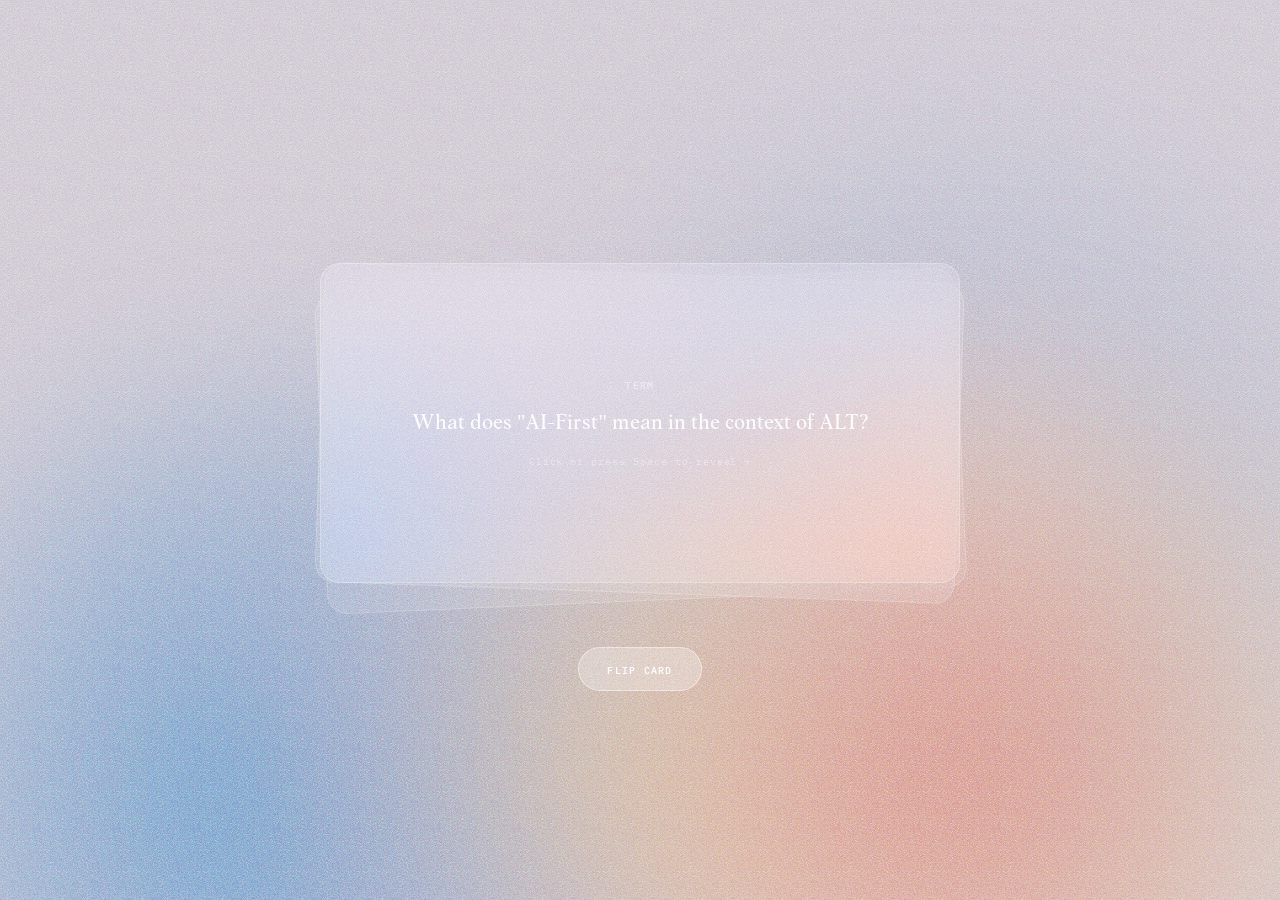
==== flashcards.html @ 0695a97a "Stacked cards, accessibility fixes, and prev button always visible - Add two ghost cards behind main" ====
<!DOCTYPE html>
<html lang="en" data-theme="dreamlight">
<head>
  <meta charset="UTF-8" />
  <meta name="viewport" content="width=device-width, initial-scale=1.0" />
  <title>ALT Playbook — Practice Flashcards</title>
  <link href="https://fonts.googleapis.com/css2?family=Geist:wght@300;400;500;600;700&family=IBM+Plex+Mono:wght@400;500;600&display=swap" rel="stylesheet">
  <link rel="stylesheet" href="css/quiz.css" />
  <script>(function(){var t=localStorage.getItem('alt-theme')||'dreamlight';document.documentElement.setAttribute('data-theme',t);})();</script>
</head>
<body class="quiz-body-page">

  <!-- Grain overlay -->
  <div class="grain" aria-hidden="true"></div>

  <!-- Gradient background -->
  <div class="orb-field quiz-orb-field" aria-hidden="true">
    <div class="orb-warm"></div>
    <div class="orb-mauve"></div>
  </div>

  <!-- Corner brackets (pixel) -->
  <div class="corners" aria-hidden="true">
    <span class="corner tl"></span>
    <span class="corner tr"></span>
    <span class="corner bl"></span>
    <span class="corner br"></span>
  </div>

  <div class="fc-page">

    <!-- Top bar -->
    <div class="results-topbar">
      <a href="index2.html" class="quiz-home">← Home</a>
      <span class="tag">ALT Playbook</span>
      <a href="quiz.html" class="quiz-home">Take Quiz →</a>
    </div>

    <!-- Header -->
    <div class="fc-header">
      <p class="fc-eyebrow">Flashcard Practice</p>
      <h1 class="fc-title">Review the Concepts</h1>
    </div>

    <!-- Progress -->
    <div class="fc-progress-row" role="status" aria-live="polite">
      <span class="fc-count" id="fc-count" aria-label="Card 1 of 27">1 / 27</span>
      <div class="fc-track" role="progressbar" aria-valuenow="1" aria-valuemin="1" aria-valuemax="27">
        <div class="fc-fill" id="fc-fill"></div>
      </div>
    </div>

    <!-- Stacked card scene -->
    <div class="fc-stack">
      <div class="fc-ghost fc-ghost-2" aria-hidden="true"></div>
      <div class="fc-ghost fc-ghost-1" aria-hidden="true"></div>

      <div class="fc-scene"
           id="fc-scene"
           tabindex="0"
           role="button"
           aria-pressed="false"
           aria-label="Flashcard: question shown. Press Space or Enter to flip.">
        <div class="fc-card" id="fc-card">

          <div class="fc-front" role="group" aria-label="Front of card">
            <p class="fc-label" aria-hidden="true">Term</p>
            <p class="fc-text" id="fc-front-text" aria-live="polite"></p>
            <p class="fc-hint" aria-hidden="true">Click or press Space to reveal →</p>
          </div>

          <div class="fc-back" role="group" aria-label="Back of card">
            <p class="fc-label" aria-hidden="true">From the Playbook</p>
            <p class="fc-text" id="fc-back-text" aria-live="polite"></p>
          </div>

        </div>
      </div>
    </div>

    <!-- Controls -->
    <div class="fc-controls" role="group" aria-label="Card navigation">
      <button class="fc-nav-btn" id="fc-prev" aria-label="Previous card">← Prev</button>
      <button class="fc-flip-btn" id="fc-flip" aria-pressed="false">Flip Card</button>
      <button class="fc-nav-btn" id="fc-next" aria-label="Next card">Next →</button>
    </div>

    <!-- Shuffle -->
    <button class="fc-shuffle-btn" id="fc-shuffle" aria-label="Shuffle deck">⇄ Shuffle</button>

  </div>

  <script src="js/questions.js"></script>
  <script src="js/flashcards.js"></script>
  <script src="js/cursor.js"></script>

</body>
</html>
---- css/quiz.css ----
/* ================================
   Custom Fonts
   ================================ */
@font-face {
  font-family: 'Alisheia';
  src: url('../assets/Alisheia.otf') format('opentype');
  font-weight: 400;
  font-style: normal;
}

@font-face {
  font-family: 'Cirka';
  src: url('../assets/Cirka-Variable.ttf') format('truetype');
  font-weight: 100 900;
  font-style: normal;
}

@font-face {
  font-family: 'Mondwest';
  src: url('../assets/ppmondwest-regular.otf') format('opentype');
  font-weight: 400;
  font-style: normal;
}

@font-face {
  font-family: 'NeueBit';
  src: url('../assets/ppneuebit-bold.otf') format('opentype');
  font-weight: 700;
  font-style: normal;
}

@font-face {
  font-family: 'TiemposFine';
  src: url('../assets/TestTiemposFine-Light-BF66457a5102792.otf') format('opentype');
  font-weight: 300;
  font-style: normal;
}

@font-face {
  font-family: 'AlbraText';
  src: url('../assets/AlbraTextTRIAL-Regular.otf') format('opentype');
  font-weight: 400;
  font-style: normal;
}


/* ================================
   CSS Custom Properties
   ================================ */
:root {
  --font-display: 'Cirka', serif;
  --font-serif: 'AlbraText', serif;
  --font-body: 'Geist', sans-serif;
  --font: 'Geist', sans-serif;

  --sp-3: 0.75rem;
  --sp-4: 1rem;
  --sp-6: 1.5rem;
  --sp-8: 2rem;
  --sp-12: 3rem;
}

/* ================================
   Reset
   ================================ */
*, *::before, *::after {
  box-sizing: border-box;
  margin: 0;
  padding: 0;
}

html, body {
  height: 100%;
}

body {
  font-family: var(--font);
  background-color: #C8C0CC;
  color: #fff;
  line-height: 1.5;
  min-height: 100vh;
  -webkit-font-smoothing: antialiased;
  overflow: hidden;
  display: flex;
  flex-direction: column;
}

body.quiz-body-page {
  overflow-y: auto;
  height: auto;
  min-height: 100%;
}

/* ================================
   Animated gradient orbs
   ================================ */
@keyframes orb1 {
  0%   { transform: translate(0%, 0%) scale(1); }
  25%  { transform: translate(22%, -15%) scale(1.18); }
  55%  { transform: translate(-18%, 12%) scale(0.88); }
  80%  { transform: translate(10%, -8%) scale(1.12); }
  100% { transform: translate(0%, 0%) scale(1); }
}

@keyframes orb2 {
  0%   { transform: translate(0%, 0%) scale(1); }
  30%  { transform: translate(-22%, 18%) scale(1.15); }
  60%  { transform: translate(16%, -12%) scale(0.9); }
  85%  { transform: translate(-8%, 8%) scale(1.08); }
  100% { transform: translate(0%, 0%) scale(1); }
}

@keyframes orb3 {
  0%   { transform: translate(0%, 0%) scale(1); }
  35%  { transform: translate(18%, 20%) scale(0.85); }
  65%  { transform: translate(-16%, -10%) scale(1.2); }
  85%  { transform: translate(12%, 6%) scale(0.95); }
  100% { transform: translate(0%, 0%) scale(1); }
}

@keyframes orb4 {
  0%   { transform: translate(0%, 0%) scale(1); }
  40%  { transform: translate(-20%, -18%) scale(1.15); }
  70%  { transform: translate(14%, 10%) scale(0.88); }
  100% { transform: translate(0%, 0%) scale(1); }
}

.orb-field {
  position: fixed;
  inset: 0;
  z-index: 0;
  pointer-events: none;
  background-color: #C8C0CC;
}

.orb-field::before,
.orb-field::after {
  content: '';
  position: absolute;
  border-radius: 50%;
  filter: blur(80px);
}

/* Blue orb — top left drifting */
.orb-field::before {
  width: 65vw;
  height: 65vw;
  top: -20vw;
  left: -15vw;
  background: radial-gradient(circle, rgba(36, 118, 194, 0.75) 0%, rgba(36, 118, 194, 0.3) 55%, transparent 75%);
  animation: orb1 11s ease-in-out infinite;
}

/* Coral orb — bottom right */
.orb-field::after {
  width: 60vw;
  height: 60vw;
  bottom: -15vw;
  right: -10vw;
  background: radial-gradient(circle, rgba(225, 111, 90, 0.8) 0%, rgba(233, 185, 131, 0.45) 50%, transparent 72%);
  animation: orb2 9s ease-in-out infinite;
}

/* Extra orbs via JS-injected child divs, or we layer them with a wrapper */
.orb-warm {
  position: absolute;
  border-radius: 50%;
  filter: blur(90px);
  width: 55vw;
  height: 55vw;
  bottom: -10vw;
  left: 10vw;
  background: radial-gradient(circle, rgba(233, 185, 131, 0.7) 0%, rgba(203, 168, 191, 0.4) 50%, transparent 72%);
  animation: orb3 13s ease-in-out infinite;
}

.orb-mauve {
  position: absolute;
  border-radius: 50%;
  filter: blur(100px);
  width: 50vw;
  height: 50vw;
  top: 10vw;
  right: -5vw;
  background: radial-gradient(circle, rgba(203, 168, 191, 0.65) 0%, rgba(36, 118, 194, 0.2) 55%, transparent 72%);
  animation: orb4 15s ease-in-out infinite;
}

/* ================================
   Grain overlay
   ================================ */
.grain {
  position: fixed;
  inset: 0;
  z-index: 100;
  pointer-events: none;
  opacity: 1;
  background-image: url("data:image/svg+xml,%3Csvg viewBox='0 0 100 100' xmlns='http://www.w3.org/2000/svg'%3E%3Cfilter id='noise'%3E%3CfeTurbulence type='fractalNoise' baseFrequency='0.95' numOctaves='6' stitchTiles='stitch'/%3E%3C/filter%3E%3Crect width='100%25' height='100%25' filter='url(%23noise)'/%3E%3C/svg%3E");
  background-repeat: repeat;
  background-size: 80px 80px;
  mix-blend-mode: overlay;
}

/* Second grain layer for extra grit */
.grain::after {
  content: '';
  position: absolute;
  inset: 0;
  opacity: 0.5;
  background-image: url("data:image/svg+xml,%3Csvg viewBox='0 0 80 80' xmlns='http://www.w3.org/2000/svg'%3E%3Cfilter id='noise2'%3E%3CfeTurbulence type='turbulence' baseFrequency='0.75' numOctaves='4' stitchTiles='stitch'/%3E%3C/filter%3E%3Crect width='100%25' height='100%25' filter='url(%23noise2)'/%3E%3C/svg%3E");
  background-repeat: repeat;
  background-size: 60px 60px;
  mix-blend-mode: soft-light;
}

/* ================================
   Landing Page
   ================================ */
.landing {
  position: relative;
  display: flex;
  flex-direction: column;
  align-items: center;
  justify-content: center;
  height: 100vh;
  width: 100%;
  z-index: 1;
}

.landing-hero {
  flex: 1;
  display: flex;
  flex-direction: column;
  align-items: center;
  justify-content: center;
  width: 100%;
}

.hero-content {
  display: flex;
  flex-direction: column;
  align-items: center;
  justify-content: center;
  text-align: center;
  gap: 0;
  width: 100%;
}

/* Section 1: icon + playbook label */
.hero-tag {
  display: inline-flex;
  flex-direction: column;
  align-items: center;
  gap: 8px;
  font-family: 'IBM Plex Mono', monospace;
  font-size: 0.6rem;
  font-weight: 500;
  letter-spacing: 0.18em;
  text-transform: uppercase;
  color: rgba(0, 0, 0, 0.65);
  margin-bottom: var(--sp-12);
}

.hero-tag-icon {
  opacity: 0.7;
  flex-shrink: 0;
  color: rgba(0, 0, 0, 0.65);
}

/* Section 2: Test Your + ALT + Knowledge */
.hero-eyebrow {
  font-family: var(--font-serif);
  font-size: clamp(1.4rem, 2.8vw, 2.2rem);
  font-weight: 400;
  letter-spacing: 0.02em;
  color: rgba(255, 255, 255, 0.95);
  text-transform: none;
  margin-top: 32px;
  text-shadow:
    0 0 12px rgba(255, 255, 255, 1),
    0 0 30px rgba(255, 255, 255, 0.85),
    0 0 60px rgba(255, 255, 255, 0.5),
    0 0 100px rgba(255, 255, 255, 0.25);
}

.hero-title {
  font-family: var(--font-display);
  font-size: clamp(5rem, 17vw, 11rem);
  font-weight: 400;
  font-variation-settings: 'wght' 400;
  line-height: 0.82;
  color: #fff;
  cursor: none;
  white-space: nowrap;
  text-shadow:
    0 0 20px rgba(255, 255, 255, 0.9),
    0 0 50px rgba(255, 255, 255, 0.5),
    0 0 90px rgba(255, 255, 255, 0.2);
  padding: 8px 0 32px;
  margin: 0;
}

.hero-knowledge {
  font-family: var(--font-serif);
  font-size: clamp(1.4rem, 2.8vw, 2.2rem);
  font-weight: 400;
  letter-spacing: 0.02em;
  color: rgba(255, 255, 255, 0.95);
  text-transform: none;
  text-shadow:
    0 0 12px rgba(255, 255, 255, 1),
    0 0 30px rgba(255, 255, 255, 0.85),
    0 0 60px rgba(255, 255, 255, 0.5),
    0 0 100px rgba(255, 255, 255, 0.25);
}

/* Section 3: buttons */
.cta-group {
  display: flex;
  align-items: center;
  gap: 12px;
  flex-wrap: wrap;
  margin-top: var(--sp-12);
}

.btn-secondary {
  display: inline-flex;
  align-items: center;
  gap: 8px;
  font-family: 'IBM Plex Mono', monospace;
  font-size: 0.6875rem;
  font-weight: 600;
  letter-spacing: 0.12em;
  text-transform: uppercase;
  color: rgba(255, 255, 255, 0.82);
  background: rgba(255, 255, 255, 0.12);
  border: 1px solid rgba(255, 255, 255, 0.35);
  border-radius: 100px;
  padding: 16px 28px;
  cursor: none;
  text-decoration: none;
  backdrop-filter: blur(20px) saturate(160%);
  -webkit-backdrop-filter: blur(20px) saturate(160%);
  transition: background 0.2s, border-color 0.2s, transform 0.15s;
}

.btn-secondary:hover {
  background: rgba(255, 255, 255, 0.22);
  border-color: rgba(255, 255, 255, 0.55);
  transform: translateY(-1px);
}

.btn-secondary:active {
  transform: translateY(0);
}

.btn-primary {
  display: inline-flex;
  align-items: center;
  gap: var(--sp-3);
  font-family: 'IBM Plex Mono', monospace;
  font-size: 0.6875rem;
  font-weight: 600;
  letter-spacing: 0.12em;
  text-transform: uppercase;
  color: rgba(255, 255, 255, 0.92);
  background: rgba(255, 255, 255, 0.32);
  border: 1px solid rgba(255, 255, 255, 0.5);
  border-radius: 100px;
  padding: 16px 36px;
  cursor: none;
  text-decoration: none;
  backdrop-filter: blur(20px) saturate(160%);
  -webkit-backdrop-filter: blur(20px) saturate(160%);
  box-shadow:
    inset 0 1px 0 rgba(255, 255, 255, 0.4),
    inset 0 -1px 0 rgba(0, 0, 0, 0.06),
    0 2px 12px rgba(0, 0, 0, 0.1);
  transition: box-shadow 0.2s, background 0.2s, border-color 0.2s, transform 0.15s;
}

.btn-primary:hover {
  background: rgba(255, 255, 255, 0.42);
  border-color: rgba(255, 255, 255, 0.65);
  box-shadow:
    inset 0 1px 0 rgba(255, 255, 255, 0.55),
    inset 0 -1px 0 rgba(0, 0, 0, 0.08),
    0 4px 20px rgba(0, 0, 0, 0.12);
  transform: translateY(-1px);
}

.btn-primary:active {
  transform: translateY(0px);
  box-shadow:
    inset 0 1px 0 rgba(255, 255, 255, 0.8),
    inset 0 2px 6px rgba(0, 0, 0, 0.1),
    0 2px 12px rgba(255, 255, 255, 0.3),
    0 1px 3px rgba(0, 0, 0, 0.15);
}

/* ================================
   Shooting star cursor
   ================================ */
* { cursor: none; }

.star-particle {
  position: fixed;
  pointer-events: none;
  z-index: 9999;
  border-radius: 50%;
  transform: translate(-50%, -50%);
  animation: starFade 0.7s ease-out forwards;
}

@keyframes starFade {
  0%   { opacity: 1; transform: translate(-50%, -50%) scale(1); }
  100% { opacity: 0; transform: translate(-50%, -50%) scale(0); }
}

/* ================================
   Responsive
   ================================ */
@media (max-height: 860px) {
  .hero-content {
    gap: var(--sp-3);
  }

  .hero-title {
    font-size: clamp(3.5rem, min(13vw, 14vh), 9rem);
  }

  .hero-eyebrow,
  .hero-knowledge {
    font-size: clamp(1.1rem, 2.2vw, 1.8rem);
  }
}

@media (min-height: 1100px) {
  .hero-title {
    font-size: clamp(7rem, 18vw, 14rem);
  }

  .hero-eyebrow,
  .hero-knowledge {
    font-size: clamp(1.75rem, 3.2vw, 2.8rem);
  }
}

/* ================================
   Quiz Page — Orb background
   (bottom-anchored, slow flowing)
   ================================ */
@keyframes quizOrbA {
  0%   { transform: translate(0%, 0%) scale(1); }
  30%  { transform: translate(7%, -5%) scale(1.06); }
  60%  { transform: translate(-5%, 4%) scale(0.96); }
  100% { transform: translate(0%, 0%) scale(1); }
}

@keyframes quizOrbB {
  0%   { transform: translate(0%, 0%) scale(1); }
  35%  { transform: translate(-8%, -4%) scale(1.04); }
  65%  { transform: translate(5%, 5%) scale(0.97); }
  100% { transform: translate(0%, 0%) scale(1); }
}

@keyframes quizOrbC {
  0%   { transform: translate(0%, 0%) scale(1); }
  40%  { transform: translate(6%, 4%) scale(0.94); }
  70%  { transform: translate(-6%, -3%) scale(1.07); }
  100% { transform: translate(0%, 0%) scale(1); }
}

@keyframes quizOrbD {
  0%   { transform: translate(0%, 0%) scale(1); }
  45%  { transform: translate(-5%, -6%) scale(1.05); }
  75%  { transform: translate(6%, 3%) scale(0.95); }
  100% { transform: translate(0%, 0%) scale(1); }
}

/* Blue orb — bottom left */
.quiz-orb-field::before {
  width: 75vw;
  height: 75vw;
  bottom: -30vw;
  left: -15vw;
  top: auto;
  right: auto;
  background: radial-gradient(circle, rgba(36, 118, 194, 0.7) 0%, rgba(36, 118, 194, 0.28) 50%, transparent 72%);
  animation: quizOrbA 20s ease-in-out infinite;
}

/* Coral orb — bottom right */
.quiz-orb-field::after {
  width: 70vw;
  height: 70vw;
  bottom: -25vw;
  right: -10vw;
  top: auto;
  left: auto;
  background: radial-gradient(circle, rgba(225, 111, 90, 0.75) 0%, rgba(233, 185, 131, 0.4) 50%, transparent 72%);
  animation: quizOrbB 24s ease-in-out infinite;
}

/* Warm amber orb — bottom center */
.quiz-orb-field .orb-warm {
  width: 65vw;
  height: 65vw;
  bottom: -20vw;
  left: 18vw;
  top: auto;
  right: auto;
  background: radial-gradient(circle, rgba(233, 185, 131, 0.65) 0%, rgba(203, 168, 191, 0.35) 50%, transparent 72%);
  animation: quizOrbC 28s ease-in-out infinite;
}

/* Mauve orb — bottom right mid */
.quiz-orb-field .orb-mauve {
  width: 60vw;
  height: 60vw;
  bottom: 0vw;
  right: -5vw;
  top: auto;
  left: auto;
  background: radial-gradient(circle, rgba(203, 168, 191, 0.6) 0%, rgba(36, 118, 194, 0.18) 55%, transparent 72%);
  animation: quizOrbD 32s ease-in-out infinite;
}

/* ================================
   Quiz Page — Layout
   ================================ */
.quiz-page {
  position: relative;
  z-index: 1;
  display: flex;
  flex-direction: column;
  align-items: center;
  min-height: 100vh;
  padding: 2rem 2.5rem 2rem;
  width: 100%;
}

.quiz-topbar {
  display: flex;
  align-items: center;
  justify-content: space-between;
  width: 100%;
  max-width: 640px;
  margin-bottom: 1rem;
}

.quiz-home {
  font-family: 'IBM Plex Mono', monospace;
  font-size: 0.6rem;
  font-weight: 500;
  letter-spacing: 0.1em;
  text-transform: uppercase;
  text-decoration: none;
  color: rgba(20, 20, 20, 0.45);
  transition: color 0.2s;
}

.quiz-home:hover {
  color: rgba(20, 20, 20, 0.8);
}

.tag {
  font-family: 'IBM Plex Mono', monospace;
  font-size: 0.6rem;
  font-weight: 500;
  letter-spacing: 0.15em;
  text-transform: uppercase;
  color: rgba(20, 20, 20, 0.55);
}

.quiz-counter {
  font-family: 'IBM Plex Mono', monospace;
  font-size: 0.6rem;
  font-weight: 500;
  letter-spacing: 0.1em;
  color: rgba(20, 20, 20, 0.4);
}

/* ================================
   Constellation progress
   ================================ */
.constellation-wrap {
  width: 100%;
  max-width: 640px;
  margin-bottom: 1.25rem;
}

.constellation-svg {
  display: block;
  overflow: visible;
}

/* ================================
   Question + Options
   ================================ */
.quiz-main {
  width: 100%;
  max-width: 640px;
  display: flex;
  flex-direction: column;
  align-items: center;
  gap: 0.75rem;
}

.question-text {
  font-family: var(--font-serif);
  font-size: clamp(1.2rem, 2.4vw, 1.6rem);
  font-weight: 400;
  color: rgba(255, 255, 255, 0.96);
  line-height: 1.5;
  text-align: center;
  text-shadow: 0 1px 16px rgba(0, 0, 0, 0.18);
  margin-bottom: 0.5rem;
  width: 100%;
}

.options {
  display: flex;
  flex-direction: column;
  gap: 0.65rem;
  width: 100%;
}

.option-btn {
  width: 100%;
  display: flex;
  align-items: center;
  gap: 14px;
  padding: 15px 20px;
  background: rgba(255, 255, 255, 0.62);
  border: 1px solid rgba(255, 255, 255, 0.78);
  border-radius: 14px;
  backdrop-filter: blur(18px) saturate(140%);
  -webkit-backdrop-filter: blur(18px) saturate(140%);
  box-shadow:
    inset 0 1px 0 rgba(255, 255, 255, 0.92),
    0 2px 10px rgba(0, 0, 0, 0.07);
  cursor: pointer;
  text-align: left;
  transition: background 0.15s, transform 0.12s, box-shadow 0.15s;
}

.option-btn:hover:not(:disabled) {
  background: rgba(255, 255, 255, 0.78);
  transform: translateY(-1px);
  box-shadow:
    inset 0 1px 0 rgba(255, 255, 255, 1),
    0 4px 18px rgba(0, 0, 0, 0.1);
}

.option-btn:disabled {
  cursor: default;
}

.option-letter {
  font-family: 'IBM Plex Mono', monospace;
  font-size: 0.6rem;
  font-weight: 600;
  letter-spacing: 0.1em;
  color: rgba(0, 0, 0, 0.38);
  width: 18px;
  flex-shrink: 0;
}

.option-text {
  font-family: var(--font);
  font-size: 0.9375rem;
  color: #1a1a2e;
  font-weight: 400;
  line-height: 1.4;
}

.option-btn.correct {
  background: rgba(210, 245, 228, 0.82);
  border: 1.5px solid rgba(26, 158, 92, 0.75);
  box-shadow:
    0 0 0 3px rgba(26, 158, 92, 0.14),
    0 0 18px rgba(26, 158, 92, 0.2),
    inset 0 1px 0 rgba(255, 255, 255, 0.9);
}

.option-btn.incorrect {
  background: rgba(250, 218, 218, 0.82);
  border: 1.5px solid rgba(214, 63, 63, 0.7);
  box-shadow:
    0 0 0 3px rgba(214, 63, 63, 0.11),
    0 0 18px rgba(214, 63, 63, 0.16),
    inset 0 1px 0 rgba(255, 255, 255, 0.9);
}

/* ================================
   Explanation box — sparkle + glow
   ================================ */
@keyframes sparkleAnim {
  0%, 100% {
    transform: translateY(0) scale(1) rotate(0deg);
    text-shadow:
      0 0 6px rgba(255, 255, 255, 1),
      0 0 16px rgba(255, 255, 255, 0.8),
      0 0 32px rgba(203, 168, 191, 0.6);
  }
  25% {
    transform: translateY(-4px) scale(1.2) rotate(18deg);
    text-shadow:
      0 0 12px rgba(255, 255, 255, 1),
      0 0 30px rgba(255, 255, 255, 0.95),
      0 0 55px rgba(203, 168, 191, 0.85);
  }
  50% {
    transform: translateY(-7px) scale(1.38) rotate(0deg);
    text-shadow:
      0 0 18px rgba(255, 255, 255, 1),
      0 0 45px rgba(255, 255, 255, 1),
      0 0 80px rgba(203, 168, 191, 1),
      0 0 110px rgba(36, 118, 194, 0.4);
  }
  75% {
    transform: translateY(-4px) scale(1.2) rotate(-18deg);
    text-shadow:
      0 0 12px rgba(255, 255, 255, 1),
      0 0 30px rgba(255, 255, 255, 0.95),
      0 0 55px rgba(203, 168, 191, 0.85);
  }
}

@keyframes explanationGlow {
  0%, 100% {
    box-shadow:
      0 0 0 1px rgba(255, 255, 255, 0.55),
      0 0 20px rgba(255, 255, 255, 0.35),
      0 0 44px rgba(203, 168, 191, 0.22),
      inset 0 1px 0 rgba(255, 255, 255, 0.95);
  }
  50% {
    box-shadow:
      0 0 0 1px rgba(255, 255, 255, 0.75),
      0 0 32px rgba(255, 255, 255, 0.55),
      0 0 70px rgba(203, 168, 191, 0.42),
      0 0 100px rgba(36, 118, 194, 0.18),
      inset 0 1px 0 rgba(255, 255, 255, 1);
  }
}

.explanation {
  display: none;
  position: relative;
  width: 100%;
  margin-top: 4.5rem;
  padding: 36px 20px 18px;
  background: rgba(255, 255, 255, 0.62);
  border: 1px solid rgba(255, 255, 255, 0.82);
  border-radius: 18px;
  backdrop-filter: blur(22px) saturate(150%);
  -webkit-backdrop-filter: blur(22px) saturate(150%);
  animation: explanationGlow 3.2s ease-in-out infinite;
}

.explanation.visible {
  display: block;
}

.explanation-sparkles {
  position: absolute;
  top: -52px;
  left: 50%;
  transform: translateX(-50%);
  display: flex;
  align-items: center;
  gap: 10px;
  line-height: 1;
}

.explanation-sparkles span {
  color: #fff;
  animation: sparkleAnim 2.6s ease-in-out infinite;
}

.explanation-sparkles span:nth-child(1) {
  font-size: 0.85rem;
  animation-delay: 0s;
}

.explanation-sparkles span:nth-child(2) {
  font-size: 1.15rem;
  animation-delay: 0.35s;
}

.explanation-sparkles span:nth-child(3) {
  font-size: 0.85rem;
  animation-delay: 0.7s;
}

.explanation-label {
  display: block;
  font-family: 'IBM Plex Mono', monospace;
  font-size: 0.58rem;
  font-weight: 600;
  letter-spacing: 0.18em;
  text-transform: uppercase;
  color: rgba(0, 0, 0, 0.42);
  margin-bottom: 10px;
  text-align: center;
}

.explanation-text {
  font-family: var(--font-serif);
  font-size: 0.9375rem;
  color: rgba(0, 0, 0, 0.72);
  line-height: 1.68;
  text-align: center;
}

/* ================================
   Next button
   ================================ */
.quiz-footer {
  margin-top: 1rem;
  display: flex;
  justify-content: center;
}

.btn-next {
  display: none;
  align-items: center;
  gap: 8px;
  font-family: 'IBM Plex Mono', monospace;
  font-size: 0.6875rem;
  font-weight: 600;
  letter-spacing: 0.12em;
  text-transform: uppercase;
  color: rgba(255, 255, 255, 0.92);
  background: rgba(255, 255, 255, 0.32);
  border: 1px solid rgba(255, 255, 255, 0.5);
  border-radius: 100px;
  padding: 15px 36px;
  cursor: pointer;
  backdrop-filter: blur(20px) saturate(160%);
  -webkit-backdrop-filter: blur(20px) saturate(160%);
  box-shadow:
    inset 0 1px 0 rgba(255, 255, 255, 0.45),
    0 2px 12px rgba(0, 0, 0, 0.1);
  transition: background 0.2s, border-color 0.2s, transform 0.15s;
}

.btn-next.visible {
  display: inline-flex;
}

.btn-next:hover {
  background: rgba(255, 255, 255, 0.44);
  border-color: rgba(255, 255, 255, 0.68);
  transform: translateY(-1px);
}

/* ================================
   Results Page
   ================================ */
@keyframes constReveal {
  from { opacity: 0; }
  to   { opacity: 1; }
}

.results-constellation-wrap {
  margin-bottom: 1.5rem;
}

@keyframes tierPop {
  0%   { transform: scale(0.55) translateY(12px); opacity: 0; }
  55%  { transform: scale(1.07) translateY(-3px); opacity: 1; }
  75%  { transform: scale(0.97) translateY(1px); }
  100% { transform: scale(1) translateY(0); }
}

@keyframes fadeSlideUp {
  from { opacity: 0; transform: translateY(14px); }
  to   { opacity: 1; transform: translateY(0); }
}

.results-page {
  position: relative;
  z-index: 1;
  display: flex;
  flex-direction: column;
  align-items: center;
  min-height: 100vh;
  padding: 3rem 2.5rem calc(6rem + 120px);
  width: 100%;
}

.results-topbar {
  display: flex;
  align-items: center;
  justify-content: space-between;
  width: 100%;
  max-width: 640px;
  margin-bottom: 2.5rem;
}

.results-hero {
  text-align: center;
  margin-bottom: 1.75rem;
  animation: fadeSlideUp 0.5s ease-out both;
}

.results-eyebrow {
  font-family: var(--font-serif);
  font-size: clamp(1rem, 2vw, 1.4rem);
  color: rgba(255, 255, 255, 0.75);
  margin-bottom: 0.1rem;
  text-shadow:
    0 0 10px rgba(255, 255, 255, 0.6),
    0 0 28px rgba(255, 255, 255, 0.3);
}

.results-tier {
  font-family: var(--font-display);
  font-size: clamp(4.5rem, 16vw, 9rem);
  font-weight: 400;
  font-variation-settings: 'wght' 400;
  line-height: 0.88;
  color: #fff;
  text-shadow:
    0 0 24px rgba(255, 255, 255, 0.85),
    0 0 60px rgba(255, 255, 255, 0.4),
    0 0 100px rgba(255, 255, 255, 0.15);
  animation: tierPop 0.75s cubic-bezier(0.34, 1.56, 0.64, 1) 0.25s both;
  margin: 0;
}

.results-score-card {
  width: 100%;
  max-width: 640px;
  background: rgba(255, 255, 255, 0.6);
  border: 1px solid rgba(255, 255, 255, 0.8);
  border-radius: 18px;
  padding: 22px 24px;
  backdrop-filter: blur(20px) saturate(140%);
  -webkit-backdrop-filter: blur(20px) saturate(140%);
  text-align: center;
  margin-bottom: 1rem;
  animation: fadeSlideUp 0.5s ease-out 0.45s both;
  box-shadow:
    inset 0 1px 0 rgba(255, 255, 255, 0.95),
    0 4px 20px rgba(0, 0, 0, 0.06);
}

.score-number {
  font-family: var(--font-display);
  font-size: clamp(3.5rem, 10vw, 6rem);
  font-weight: 400;
  line-height: 1;
  color: #1a1a2e;
}

.score-fraction {
  font-family: 'IBM Plex Mono', monospace;
  font-size: 0.6rem;
  font-weight: 500;
  letter-spacing: 0.14em;
  text-transform: uppercase;
  color: rgba(0, 0, 0, 0.38);
  margin-top: 4px;
}

.score-message {
  font-family: var(--font-serif);
  font-size: 0.9375rem;
  color: rgba(0, 0, 0, 0.58);
  line-height: 1.6;
  margin-top: 10px;
}

.results-section {
  width: 100%;
  max-width: 640px;
  margin-bottom: 1rem;
  animation: fadeSlideUp 0.5s ease-out 0.65s both;
}

.results-section + .results-section {
  animation-delay: 0.8s;
}

.results-section-title {
  font-family: 'IBM Plex Mono', monospace;
  font-size: 0.58rem;
  font-weight: 600;
  letter-spacing: 0.18em;
  text-transform: uppercase;
  color: rgba(255, 255, 255, 0.6);
  margin-bottom: 0.6rem;
}

.section-breakdown {
  display: flex;
  flex-direction: column;
  gap: 6px;
}

.section-row {
  display: flex;
  align-items: center;
  gap: 12px;
  padding: 11px 16px;
  background: rgba(255, 255, 255, 0.55);
  border: 1px solid rgba(255, 255, 255, 0.72);
  border-radius: 12px;
  backdrop-filter: blur(14px) saturate(130%);
  -webkit-backdrop-filter: blur(14px) saturate(130%);
  box-shadow: inset 0 1px 0 rgba(255, 255, 255, 0.9);
}

.section-row-name {
  font-size: 0.8125rem;
  color: #1a1a2e;
  flex: 1;
  min-width: 0;
}

.section-row-bar {
  flex: 1;
  height: 3px;
  background: rgba(0, 0, 0, 0.1);
  border-radius: 100px;
  overflow: hidden;
}

.section-row-fill {
  height: 100%;
  background: rgba(10, 10, 10, 0.55);
  border-radius: 100px;
  transition: width 1s cubic-bezier(0.16, 1, 0.3, 1);
}

.section-row-score {
  font-family: 'IBM Plex Mono', monospace;
  font-size: 0.58rem;
  font-weight: 500;
  letter-spacing: 0.08em;
  color: rgba(0, 0, 0, 0.4);
  min-width: 28px;
  text-align: right;
}

.next-steps {
  display: flex;
  flex-direction: column;
  gap: 8px;
}

.next-step-card {
  display: flex;
  align-items: flex-start;
  gap: 14px;
  padding: 14px 16px;
  background: rgba(255, 255, 255, 0.55);
  border: 1px solid rgba(255, 255, 255, 0.72);
  border-radius: 12px;
  backdrop-filter: blur(14px) saturate(130%);
  -webkit-backdrop-filter: blur(14px) saturate(130%);
  box-shadow: inset 0 1px 0 rgba(255, 255, 255, 0.9);
}

.next-step-icon {
  font-size: 0.75rem;
  flex-shrink: 0;
  margin-top: 2px;
  color: rgba(0, 0, 0, 0.45);
}

.next-step-text {
  font-family: var(--font);
  font-size: 0.875rem;
  color: #1a1a2e;
  line-height: 1.55;
}

/* ================================
   Theme Switcher
   ================================ */
.theme-switcher {
  position: fixed;
  top: 1.5rem;
  right: 1.5rem;
  z-index: 200;
  display: flex;
  gap: 2px;
  background: rgba(255, 255, 255, 0.2);
  border: 1px solid rgba(255, 255, 255, 0.35);
  border-radius: 100px;
  padding: 3px;
  backdrop-filter: blur(16px) saturate(150%);
  -webkit-backdrop-filter: blur(16px) saturate(150%);
}

.theme-btn {
  font-family: 'IBM Plex Mono', monospace;
  font-size: 0.575rem;
  font-weight: 600;
  letter-spacing: 0.12em;
  text-transform: uppercase;
  color: rgba(255, 255, 255, 0.55);
  background: transparent;
  border: none;
  border-radius: 100px;
  padding: 6px 14px;
  cursor: none;
  transition: background 0.2s, color 0.2s;
}

.theme-btn.active {
  background: rgba(255, 255, 255, 0.32);
  color: rgba(255, 255, 255, 0.95);
}

/* ================================
   Corner brackets (pixel theme)
   ================================ */
.corners {
  display: none;
  position: fixed;
  inset: 0;
  pointer-events: none;
  z-index: 10;
}

.corner {
  position: absolute;
  width: 14px;
  height: 14px;
}

.corner.tl { top: 1.5rem; left: 1.5rem; border-top: 1px solid rgba(20,20,20,0.25); border-left: 1px solid rgba(20,20,20,0.25); }
.corner.tr { top: 1.5rem; right: 1.5rem; border-top: 1px solid rgba(20,20,20,0.25); border-right: 1px solid rgba(20,20,20,0.25); }
.corner.bl { bottom: 1.5rem; left: 1.5rem; border-bottom: 1px solid rgba(20,20,20,0.25); border-left: 1px solid rgba(20,20,20,0.25); }
.corner.br { bottom: 1.5rem; right: 1.5rem; border-bottom: 1px solid rgba(20,20,20,0.25); border-right: 1px solid rgba(20,20,20,0.25); }

/* ================================
   Pixel mosaic
   ================================ */
.landing-mosaic {
  display: none;
  width: 100%;
  height: 300px;
  flex-shrink: 0;
  overflow: hidden;
}

.landing-mosaic canvas {
  display: block;
  width: 100%;
  height: 100%;
}

/* Hero icons — toggle per theme */
.hero-icon-pixel { display: none; }

/* ================================
   Pixel Theme Overrides
   ================================ */
html[data-theme="pixel"] body {
  background-color: #F4F4F2;
  background-image:
    linear-gradient(rgba(20, 20, 20, 0.028) 1px, transparent 1px),
    linear-gradient(90deg, rgba(20, 20, 20, 0.028) 1px, transparent 1px);
  background-size: 20px 20px;
  color: #1A1A1A;
}

html[data-theme="pixel"] * { cursor: auto !important; }

html[data-theme="pixel"] .grain       { display: none; }
html[data-theme="pixel"] .orb-field   { display: none; }
html[data-theme="pixel"] .corners     { display: block; }
html[data-theme="pixel"] .landing-mosaic { display: block; }
html[data-theme="pixel"] .star-particle  { display: none !important; }

html[data-theme="pixel"] .hero-icon-dream { display: none; }
html[data-theme="pixel"] .hero-icon-pixel { display: inline-block; }

html[data-theme="pixel"] .landing {
  justify-content: flex-start;
}

html[data-theme="pixel"] .hero-content {
  gap: 1rem;
}

html[data-theme="pixel"] .hero-tag {
  color: #1A1A1A;
  margin-bottom: 0.5rem;
}

html[data-theme="pixel"] .hero-tag-icon {
  color: #1A1A1A;
  opacity: 1;
}

html[data-theme="pixel"] .hero-eyebrow {
  font-family: 'NeueBit', sans-serif;
  font-size: clamp(1.5rem, 3vw, 2.5rem);
  font-weight: 700;
  letter-spacing: 0.14em;
  color: rgba(20, 20, 20, 0.5);
  text-transform: uppercase;
  text-shadow: none;
  margin-top: 0;
}

html[data-theme="pixel"] .hero-title {
  font-family: 'Mondwest', sans-serif;
  font-size: clamp(4rem, 16vw, 10rem);
  line-height: 0.95;
  color: #0B2FCC;
  text-shadow: none;
  padding: 0;
}

html[data-theme="pixel"] .hero-knowledge {
  font-family: 'NeueBit', sans-serif;
  font-size: clamp(1.5rem, 3vw, 2.5rem);
  font-weight: 700;
  letter-spacing: 0.14em;
  color: rgba(20, 20, 20, 0.5);
  text-shadow: none;
  text-transform: uppercase;
}

html[data-theme="pixel"] .cta-group {
  margin-top: 0.5rem;
}

html[data-theme="pixel"] .btn-primary {
  color: #F4F4F2;
  background: #0D0D0D;
  border: none;
  border-radius: 0;
  padding: 14px 28px;
  backdrop-filter: none;
  -webkit-backdrop-filter: none;
  box-shadow: none;
}

html[data-theme="pixel"] .btn-primary:hover {
  background: rgba(13, 13, 13, 0.75);
  border-color: transparent;
  box-shadow: none;
  transform: none;
}

html[data-theme="pixel"] .btn-secondary {
  color: #0B2FCC;
  background: #fff;
  border: 1.5px solid #0B2FCC;
  border-radius: 0;
  padding: 14px 28px;
  backdrop-filter: none;
  -webkit-backdrop-filter: none;
}

html[data-theme="pixel"] .btn-secondary:hover {
  background: rgba(11, 47, 204, 0.06);
  transform: none;
}

html[data-theme="pixel"] .theme-switcher {
  background: #fff;
  border: 1.5px solid #0B2FCC;
  border-radius: 0;
  padding: 2px;
  gap: 0;
  backdrop-filter: none;
  -webkit-backdrop-filter: none;
  box-shadow: none;
}

html[data-theme="pixel"] .theme-btn {
  font-family: 'IBM Plex Mono', monospace;
  color: rgba(11, 47, 204, 0.45);
  border-radius: 0;
  border: none;
  border-right: 1px solid rgba(11, 47, 204, 0.2);
  padding: 5px 12px;
  background: transparent;
  box-shadow: none;
}

html[data-theme="pixel"] .theme-btn:last-child {
  border-right: none;
}

html[data-theme="pixel"] .theme-btn.active {
  background: #0B2FCC;
  color: #fff;
  box-shadow: none;
}

@media (max-height: 860px) {
  html[data-theme="pixel"] .landing-mosaic { height: 250px; }
  html[data-theme="pixel"] .landing-hero { justify-content: flex-end; padding-bottom: 3rem; }
}

@media (min-height: 1100px) {
  html[data-theme="pixel"] .landing-mosaic { height: 360px; }
  html[data-theme="pixel"] .landing-hero { justify-content: flex-end; padding-bottom: 4rem; }
  html[data-theme="pixel"] .hero-title { font-size: clamp(6rem, 18vw, 13rem); }
}

/* ================================
   Retro progress bar (pixel theme only)
   ================================ */
.retro-progress-wrap {
  display: none;
  width: 100%;
  max-width: 640px;
  margin-bottom: 1.25rem;
  gap: 6px;
  flex-direction: column;
}

.retro-progress-track {
  width: 100%;
  height: 18px;
  border: 1.5px solid rgba(20, 20, 20, 0.35);
  background: rgba(20, 20, 20, 0.06);
  padding: 2px;
  box-sizing: border-box;
}

.retro-progress-fill {
  height: 100%;
  width: 0%;
  background-image: repeating-linear-gradient(
    90deg,
    #0B2FCC 0px,
    #0B2FCC 9px,
    transparent 9px,
    transparent 11px
  );
  transition: width 0.35s ease-out;
}

.retro-progress-label {
  font-family: 'IBM Plex Mono', monospace;
  font-size: 0.52rem;
  font-weight: 500;
  letter-spacing: 0.12em;
  color: rgba(20, 20, 20, 0.4);
  text-transform: uppercase;
}

/* ================================
   Pixel Theme — Quiz Page
   ================================ */
html[data-theme="pixel"] body.quiz-body-page {
  background-color: #F4F4F2;
  background-image:
    linear-gradient(rgba(20, 20, 20, 0.028) 1px, transparent 1px),
    linear-gradient(90deg, rgba(20, 20, 20, 0.028) 1px, transparent 1px);
  background-size: 20px 20px;
  color: #1A1A1A;
}

html[data-theme="pixel"] body.quiz-body-page .grain    { display: none; }
html[data-theme="pixel"] body.quiz-body-page .orb-field { display: none; }

/* Hide constellation, show retro bar */
html[data-theme="pixel"] .constellation-wrap  { display: none; }
html[data-theme="pixel"] .retro-progress-wrap { display: flex; }

/* Topbar */
html[data-theme="pixel"] .quiz-home {
  color: rgba(20, 20, 20, 0.4);
}

html[data-theme="pixel"] .quiz-home:hover {
  color: #1A1A1A;
}

html[data-theme="pixel"] .tag {
  color: rgba(20, 20, 20, 0.45);
}

html[data-theme="pixel"] .quiz-counter {
  color: rgba(20, 20, 20, 0.35);
}

/* Retro progress bar — dark on grey */
html[data-theme="pixel"] .retro-progress-track {
  border-color: rgba(20, 20, 20, 0.35);
  background: rgba(20, 20, 20, 0.06);
}

html[data-theme="pixel"] .retro-progress-fill {
  background-image: repeating-linear-gradient(
    90deg,
    #0B2FCC 0px,
    #0B2FCC 9px,
    transparent 9px,
    transparent 11px
  );
}

html[data-theme="pixel"] .retro-progress-label {
  color: rgba(20, 20, 20, 0.4);
}

/* Question */
html[data-theme="pixel"] .question-text {
  font-family: 'IBM Plex Mono', monospace;
  font-size: clamp(0.9rem, 1.9vw, 1.2rem);
  font-weight: 500;
  color: #1A1A1A;
  text-shadow: none;
  letter-spacing: 0.01em;
  line-height: 1.65;
}

/* Option buttons — simple blue outline */
html[data-theme="pixel"] .option-btn {
  background: #fff;
  border: 1.5px solid #0B2FCC;
  border-radius: 0;
  backdrop-filter: none;
  -webkit-backdrop-filter: none;
  box-shadow: none;
  transition: background 0.1s;
}

html[data-theme="pixel"] .option-btn:hover:not(:disabled) {
  background: rgba(11, 47, 204, 0.06);
  transform: none;
  box-shadow: none;
}

html[data-theme="pixel"] .option-letter {
  color: rgba(11, 47, 204, 0.4);
  font-size: 0.65rem;
}

html[data-theme="pixel"] .option-text {
  color: #0B2FCC;
  font-family: 'IBM Plex Mono', monospace;
  font-size: 0.875rem;
}

/* Correct — green fill + checkmark */
html[data-theme="pixel"] .option-btn.correct {
  background: #1a9e5c;
  border-color: #1a9e5c;
  box-shadow: none;
}

html[data-theme="pixel"] .option-btn.correct .option-letter,
html[data-theme="pixel"] .option-btn.correct .option-text {
  color: #fff;
}

html[data-theme="pixel"] .option-btn.correct::after {
  content: '✓';
  margin-left: auto;
  flex-shrink: 0;
  font-family: 'IBM Plex Mono', monospace;
  font-size: 0.9rem;
  font-weight: 600;
  color: rgba(255, 255, 255, 0.9);
  padding-left: 10px;
}

/* Incorrect — red outline + X */
html[data-theme="pixel"] .option-btn.incorrect {
  background: rgba(214, 63, 63, 0.06);
  border-color: #d63f3f;
  box-shadow: none;
  opacity: 1;
}

html[data-theme="pixel"] .option-btn.incorrect .option-letter,
html[data-theme="pixel"] .option-btn.incorrect .option-text {
  color: #d63f3f;
}

html[data-theme="pixel"] .option-btn.incorrect::after {
  content: '✗';
  margin-left: auto;
  flex-shrink: 0;
  font-family: 'IBM Plex Mono', monospace;
  font-size: 0.9rem;
  font-weight: 600;
  color: rgba(214, 63, 63, 0.7);
  padding-left: 10px;
}

/* Explanation — simple outlined window */
html[data-theme="pixel"] .explanation {
  background: #fff;
  border: 1.5px solid #0B2FCC;
  border-radius: 0;
  backdrop-filter: none;
  -webkit-backdrop-filter: none;
  animation: none;
  box-shadow: none;
  padding: 0;
  overflow: hidden;
}

html[data-theme="pixel"] .explanation::before {
  content: '● ● ●   playbook.doc';
  display: block;
  background: #0B2FCC;
  color: rgba(255, 255, 255, 0.9);
  font-family: 'IBM Plex Mono', monospace;
  font-size: 0.52rem;
  font-weight: 500;
  letter-spacing: 0.1em;
  padding: 6px 12px;
}

html[data-theme="pixel"] .explanation-sparkles {
  top: -44px;
}

html[data-theme="pixel"] .explanation-sparkles span {
  color: #0B2FCC;
  animation: none;
  text-shadow: none;
  font-size: 0.85rem !important;
}

html[data-theme="pixel"] .explanation-label {
  color: rgba(11, 47, 204, 0.38);
  padding-top: 14px;
  display: block;
}

html[data-theme="pixel"] .explanation-text {
  font-family: 'IBM Plex Mono', monospace;
  font-size: 0.8rem;
  color: #0B2FCC;
  padding: 6px 16px 18px;
  line-height: 1.72;
}

/* Next button — solid blue */
html[data-theme="pixel"] .btn-next {
  color: #fff;
  background: #0B2FCC;
  border: none;
  border-radius: 0;
  backdrop-filter: none;
  -webkit-backdrop-filter: none;
  box-shadow: none;
}

html[data-theme="pixel"] .btn-next:hover {
  background: rgba(11, 47, 204, 0.85);
  transform: none;
  box-shadow: none;
}

/* ================================
   Pixel Theme — Results Page
   ================================ */
html[data-theme="pixel"] .results-page {
  background-color: #F4F4F2;
  background-image:
    linear-gradient(rgba(20, 20, 20, 0.028) 1px, transparent 1px),
    linear-gradient(90deg, rgba(20, 20, 20, 0.028) 1px, transparent 1px);
  background-size: 20px 20px;
  color: #1A1A1A;
}

/* Hide dreamlight elements */
html[data-theme="pixel"] .results-constellation-wrap { display: none; }

/* Topbar links */
html[data-theme="pixel"] .results-topbar .quiz-home {
  color: rgba(20, 20, 20, 0.4);
}

html[data-theme="pixel"] .results-topbar .quiz-home:hover {
  color: #1A1A1A;
}

html[data-theme="pixel"] .results-topbar .tag {
  color: rgba(20, 20, 20, 0.45);
}

/* Tier hero */
html[data-theme="pixel"] .results-eyebrow {
  font-family: 'IBM Plex Mono', monospace;
  font-size: 0.6rem;
  font-weight: 500;
  letter-spacing: 0.18em;
  text-transform: uppercase;
  color: rgba(20, 20, 20, 0.45);
  text-shadow: none;
}

html[data-theme="pixel"] .results-tier {
  font-family: 'Mondwest', sans-serif;
  font-size: clamp(4.5rem, 16vw, 9rem);
  color: #0B2FCC;
  text-shadow: none;
}

/* Score card */
html[data-theme="pixel"] .results-score-card {
  background: #fff;
  border: 1.5px solid #0B2FCC;
  border-radius: 0;
  backdrop-filter: none;
  -webkit-backdrop-filter: none;
  box-shadow: none;
}

html[data-theme="pixel"] .score-number {
  font-family: 'Mondwest', sans-serif;
  color: #0B2FCC;
}

html[data-theme="pixel"] .score-fraction {
  color: rgba(11, 47, 204, 0.4);
}

html[data-theme="pixel"] .score-message {
  font-family: 'IBM Plex Mono', monospace;
  font-size: 0.8rem;
  color: rgba(20, 20, 20, 0.55);
  line-height: 1.7;
}

/* Section titles */
html[data-theme="pixel"] .results-section-title {
  font-family: 'IBM Plex Mono', monospace;
  color: rgba(20, 20, 20, 0.4);
}

/* Section breakdown rows */
html[data-theme="pixel"] .section-row {
  background: #fff;
  border: 1.5px solid #0B2FCC;
  border-radius: 0;
  backdrop-filter: none;
  -webkit-backdrop-filter: none;
  box-shadow: none;
}

html[data-theme="pixel"] .section-row-name {
  font-family: 'IBM Plex Mono', monospace;
  font-size: 0.8rem;
  color: #0B2FCC;
}

html[data-theme="pixel"] .section-row-bar {
  height: 4px;
  background: rgba(11, 47, 204, 0.12);
  border-radius: 0;
}

html[data-theme="pixel"] .section-row-fill {
  background: #0B2FCC;
  border-radius: 0;
}

html[data-theme="pixel"] .section-row-score {
  color: rgba(11, 47, 204, 0.45);
}

/* Next step cards */
html[data-theme="pixel"] .next-step-card {
  background: #fff;
  border: 1.5px solid #0B2FCC;
  border-radius: 0;
  backdrop-filter: none;
  -webkit-backdrop-filter: none;
  box-shadow: none;
}

html[data-theme="pixel"] .next-step-icon {
  color: rgba(11, 47, 204, 0.4);
}

html[data-theme="pixel"] .next-step-text {
  font-family: 'IBM Plex Mono', monospace;
  font-size: 0.8rem;
  color: #0B2FCC;
  line-height: 1.65;
}

/* ============================================
   FLASHCARD PAGE
   ============================================ */

.fc-page {
  display: flex;
  flex-direction: column;
  align-items: center;
  min-height: 100vh;
  padding: 0 var(--sp-6) var(--sp-12);
}

.fc-header {
  text-align: center;
  margin-top: clamp(2rem, 6vw, 4rem);
  margin-bottom: 1.5rem;
}

.fc-eyebrow {
  font-family: 'IBM Plex Mono', monospace;
  font-size: 0.65rem;
  font-weight: 600;
  letter-spacing: 0.15em;
  text-transform: uppercase;
  color: rgba(255, 255, 255, 0.55);
  margin: 0 0 0.5rem;
}

.fc-title {
  font-family: var(--font-serif);
  font-size: clamp(1.6rem, 4vw, 2.4rem);
  font-weight: 400;
  color: rgba(255, 255, 255, 0.92);
  margin: 0;
}

/* Progress */
.fc-progress-row {
  display: flex;
  align-items: center;
  gap: 12px;
  width: 100%;
  max-width: 640px;
  margin-bottom: 1.5rem;
}

.fc-count {
  font-family: 'IBM Plex Mono', monospace;
  font-size: 0.65rem;
  letter-spacing: 0.1em;
  color: rgba(255, 255, 255, 0.5);
  white-space: nowrap;
}

.fc-track {
  flex: 1;
  height: 3px;
  background: rgba(255, 255, 255, 0.15);
  border-radius: 99px;
  overflow: hidden;
}

.fc-fill {
  height: 100%;
  background: rgba(255, 255, 255, 0.7);
  border-radius: 99px;
  transition: width 0.35s ease-out;
}

/* Stacked card layout */
.fc-stack {
  position: relative;
  width: 100%;
  max-width: 640px;
  height: 360px; /* extra room for ghost peekout */
}

.fc-ghost {
  position: absolute;
  top: 0;
  left: 0;
  width: 100%;
  height: 320px;
  border-radius: 20px;
  background: rgba(255, 255, 255, 0.1);
  border: 1px solid rgba(255, 255, 255, 0.2);
  backdrop-filter: blur(10px);
  -webkit-backdrop-filter: blur(10px);
}

.fc-ghost-1 {
  transform: rotate(2deg) translateY(10px);
  z-index: 1;
}

.fc-ghost-2 {
  transform: rotate(-2.5deg) translateY(18px);
  z-index: 0;
}

/* Card */
.fc-scene {
  position: absolute;
  top: 0;
  left: 0;
  width: 100%;
  height: 320px;
  perspective: 1000px;
  cursor: none;
  outline: none;
  z-index: 2;
}

.fc-card {
  width: 100%;
  height: 100%;
  position: relative;
  transform-style: preserve-3d;
  transition: transform 0.5s cubic-bezier(0.4, 0, 0.2, 1);
}

.fc-card.is-flipped {
  transform: rotateY(180deg);
}

.fc-front,
.fc-back {
  position: absolute;
  inset: 0;
  backface-visibility: hidden;
  -webkit-backface-visibility: hidden;
  display: flex;
  flex-direction: column;
  align-items: center;
  justify-content: center;
  padding: 2rem;
  border-radius: 20px;
  background: rgba(255, 255, 255, 0.15);
  border: 1px solid rgba(255, 255, 255, 0.25);
  backdrop-filter: blur(24px) saturate(160%);
  -webkit-backdrop-filter: blur(24px) saturate(160%);
  text-align: center;
  gap: 1rem;
}

.fc-back {
  transform: rotateY(180deg);
  background: rgba(255, 255, 255, 0.2);
}

.fc-label {
  font-family: 'IBM Plex Mono', monospace;
  font-size: 0.6rem;
  font-weight: 600;
  letter-spacing: 0.15em;
  text-transform: uppercase;
  color: rgba(255, 255, 255, 0.45);
  margin: 0;
}

.fc-text {
  font-family: var(--font-serif);
  font-size: clamp(1rem, 2.5vw, 1.3rem);
  color: rgba(255, 255, 255, 0.92);
  line-height: 1.55;
  margin: 0;
}

.fc-hint {
  font-family: 'IBM Plex Mono', monospace;
  font-size: 0.6rem;
  letter-spacing: 0.1em;
  color: rgba(255, 255, 255, 0.35);
  margin: 0;
}

/* Controls */
.fc-controls {
  display: flex;
  align-items: center;
  gap: 12px;
  margin-top: 1.5rem;
}

.fc-nav-btn {
  font-family: 'IBM Plex Mono', monospace;
  font-size: 0.65rem;
  font-weight: 600;
  letter-spacing: 0.1em;
  text-transform: uppercase;
  color: rgba(255, 255, 255, 0.92);
  background: rgba(255, 255, 255, 0.18);
  border: 1px solid rgba(255, 255, 255, 0.45);
  border-radius: 100px;
  padding: 12px 24px;
  cursor: none;
  transition: background 0.2s, color 0.2s;
}

.fc-nav-btn:hover:not(:disabled) {
  background: rgba(255, 255, 255, 0.12);
  color: rgba(255, 255, 255, 0.95);
}


.fc-flip-btn {
  font-family: 'IBM Plex Mono', monospace;
  font-size: 0.65rem;
  font-weight: 600;
  letter-spacing: 0.12em;
  text-transform: uppercase;
  color: rgba(255, 255, 255, 0.92);
  background: rgba(255, 255, 255, 0.28);
  border: 1px solid rgba(255, 255, 255, 0.45);
  border-radius: 100px;
  padding: 12px 28px;
  cursor: none;
  backdrop-filter: blur(12px);
  -webkit-backdrop-filter: blur(12px);
  transition: background 0.2s;
}

.fc-flip-btn:hover {
  background: rgba(255, 255, 255, 0.4);
}

.fc-shuffle-btn {
  font-family: 'IBM Plex Mono', monospace;
  font-size: 0.6rem;
  font-weight: 500;
  letter-spacing: 0.1em;
  text-transform: uppercase;
  color: rgba(255, 255, 255, 0.45);
  background: transparent;
  border: none;
  padding: 8px 12px;
  cursor: none;
  margin-top: 0.5rem;
  transition: color 0.2s;
}

.fc-shuffle-btn:hover {
  color: rgba(255, 255, 255, 0.8);
}

/* ── Pixel theme overrides ── */
html[data-theme="pixel"] .fc-eyebrow {
  font-family: 'IBM Plex Mono', monospace;
  color: rgba(20, 20, 20, 0.45);
}

html[data-theme="pixel"] .fc-title {
  font-family: 'Mondwest', sans-serif;
  color: #0B2FCC;
}

html[data-theme="pixel"] .fc-count {
  color: rgba(20, 20, 20, 0.45);
}

html[data-theme="pixel"] .fc-track {
  background: rgba(20, 20, 20, 0.12);
}

html[data-theme="pixel"] .fc-fill {
  background: #0B2FCC;
  border-radius: 0;
}

html[data-theme="pixel"] .fc-track {
  border-radius: 0;
}

html[data-theme="pixel"] .fc-ghost {
  background: #fff;
  border: 1.5px solid #0B2FCC;
  border-radius: 0;
  backdrop-filter: none;
  -webkit-backdrop-filter: none;
}

html[data-theme="pixel"] .fc-front,
html[data-theme="pixel"] .fc-back {
  background: #fff;
  border: 1.5px solid #0B2FCC;
  border-radius: 0;
  backdrop-filter: none;
  -webkit-backdrop-filter: none;
}

html[data-theme="pixel"] .fc-label {
  color: rgba(20, 20, 20, 0.4);
}

html[data-theme="pixel"] .fc-text {
  font-family: 'IBM Plex Mono', monospace;
  color: #0D0D0D;
}

html[data-theme="pixel"] .fc-hint {
  color: rgba(20, 20, 20, 0.3);
}

html[data-theme="pixel"] .fc-nav-btn {
  color: #0D0D0D;
  background: #fff;
  border: 1.5px solid rgba(20, 20, 20, 0.55);
  border-radius: 0;
  backdrop-filter: none;
}

html[data-theme="pixel"] .fc-nav-btn:hover:not(:disabled) {
  background: rgba(11, 47, 204, 0.06);
  color: #0B2FCC;
  border-color: #0B2FCC;
}

html[data-theme="pixel"] .fc-flip-btn {
  color: #F4F4F2;
  background: #0B2FCC;
  border: none;
  border-radius: 0;
  backdrop-filter: none;
}

html[data-theme="pixel"] .fc-flip-btn:hover {
  background: rgba(11, 47, 204, 0.82);
}

html[data-theme="pixel"] .fc-shuffle-btn {
  color: rgba(20, 20, 20, 0.4);
}

html[data-theme="pixel"] .fc-shuffle-btn:hover {
  color: #0B2FCC;
}
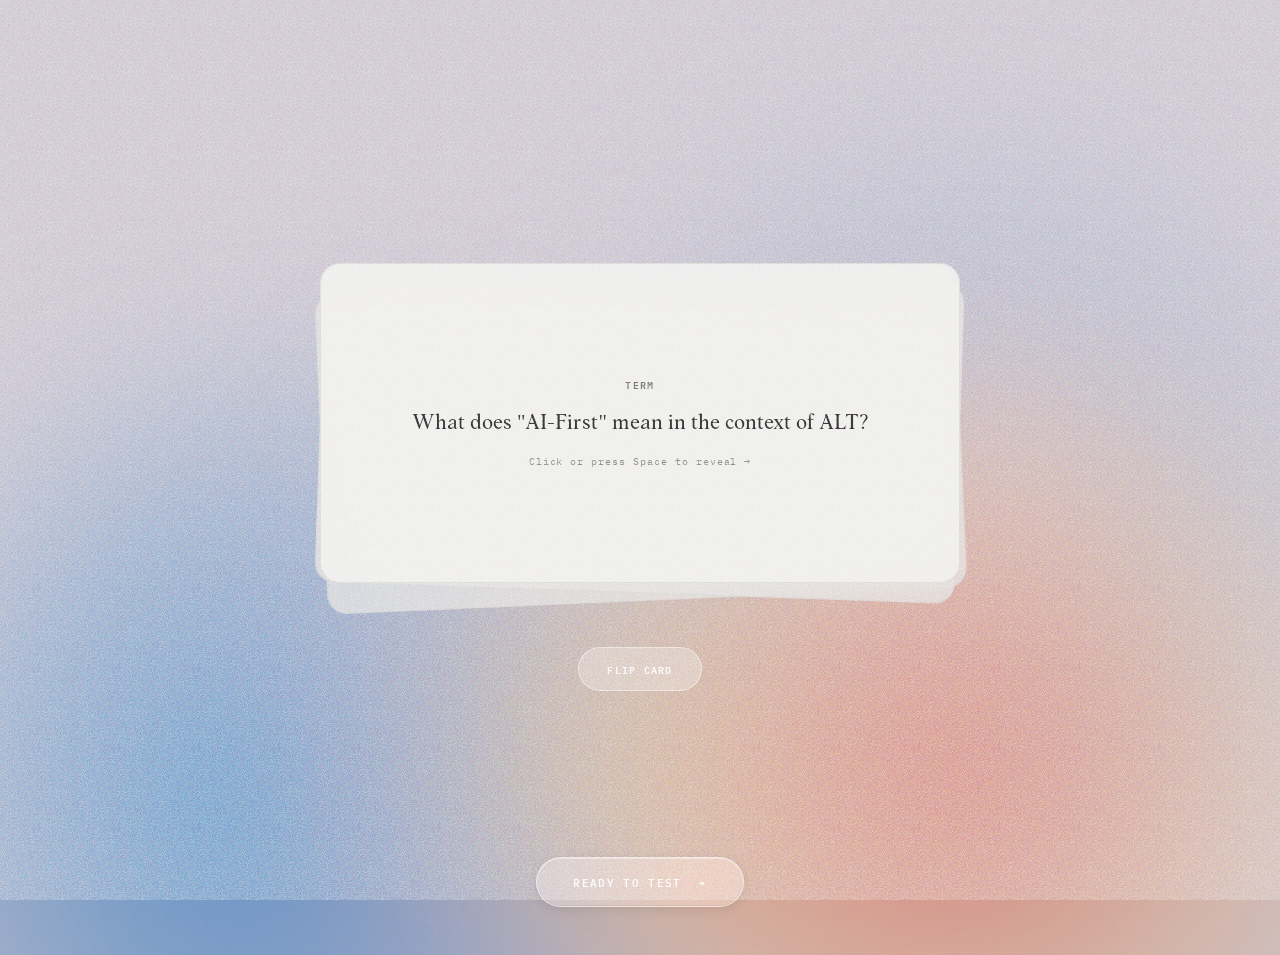
==== commit 9755ed00: "5s flip, darker subtext, drag hint, and Ready to Test CTA - Flip animation slowed to 5s - fc-label a" ====
--- a/flashcards.html
+++ b/flashcards.html
@@ -85,8 +85,17 @@
       <button class="fc-nav-btn" id="fc-next" aria-label="Next card">Next →</button>
     </div>
 
-    <!-- Shuffle -->
-    <button class="fc-shuffle-btn" id="fc-shuffle" aria-label="Shuffle deck">⇄ Shuffle</button>
+    <!-- Shuffle + drag hint -->
+    <div class="fc-bottom-row">
+      <button class="fc-shuffle-btn" id="fc-shuffle" aria-label="Shuffle deck">⇄ Shuffle</button>
+      <span class="fc-drag-hint" aria-hidden="true">← drag to navigate →</span>
+    </div>
+
+    <!-- Ready to test CTA -->
+    <div class="fc-ready">
+      <p class="fc-ready-label">Feeling confident?</p>
+      <a href="quiz.html" class="btn-primary">Ready to Test &nbsp;→</a>
+    </div>
 
   </div>
 
--- a/css/quiz.css
+++ b/css/quiz.css
@@ -1777,8 +1777,8 @@
   width: 100%;
   height: 320px;
   border-radius: 20px;
-  background: rgba(255, 255, 255, 0.1);
-  border: 1px solid rgba(255, 255, 255, 0.2);
+  background: rgba(225, 223, 220, 0.75);
+  border: 1px solid rgba(200, 198, 195, 0.4);
   backdrop-filter: blur(10px);
   -webkit-backdrop-filter: blur(10px);
 }
@@ -1811,11 +1811,26 @@
   height: 100%;
   position: relative;
   transform-style: preserve-3d;
-  transition: transform 0.5s cubic-bezier(0.4, 0, 0.2, 1);
+  transition: transform 5s cubic-bezier(0.4, 0, 0.2, 1);
 }
 
 .fc-card.is-flipped {
   transform: rotateY(180deg);
+}
+
+.fc-card--rise {
+  animation: fcRise 0.42s cubic-bezier(0.34, 1.2, 0.64, 1) forwards;
+}
+
+@keyframes fcRise {
+  from {
+    transform: scale(0.88) translateY(18px);
+    opacity: 0;
+  }
+  to {
+    transform: scale(1) translateY(0);
+    opacity: 1;
+  }
 }
 
 .fc-front,
@@ -1830,17 +1845,20 @@
   justify-content: center;
   padding: 2rem;
   border-radius: 20px;
-  background: rgba(255, 255, 255, 0.15);
-  border: 1px solid rgba(255, 255, 255, 0.25);
-  backdrop-filter: blur(24px) saturate(160%);
-  -webkit-backdrop-filter: blur(24px) saturate(160%);
+  background: rgba(238, 237, 235, 0.92);
+  border: 1px solid rgba(200, 198, 195, 0.6);
+  backdrop-filter: blur(24px) saturate(120%);
+  -webkit-backdrop-filter: blur(24px) saturate(120%);
   text-align: center;
   gap: 1rem;
 }
 
 .fc-back {
   transform: rotateY(180deg);
-  background: rgba(255, 255, 255, 0.2);
+}
+
+.fc-card.is-dragging {
+  transition: none;
 }
 
 .fc-label {
@@ -1849,14 +1867,14 @@
   font-weight: 600;
   letter-spacing: 0.15em;
   text-transform: uppercase;
-  color: rgba(255, 255, 255, 0.45);
+  color: rgba(20, 20, 20, 0.62);
   margin: 0;
 }
 
 .fc-text {
   font-family: var(--font-serif);
   font-size: clamp(1rem, 2.5vw, 1.3rem);
-  color: rgba(255, 255, 255, 0.92);
+  color: rgba(20, 20, 20, 0.88);
   line-height: 1.55;
   margin: 0;
 }
@@ -1865,7 +1883,7 @@
   font-family: 'IBM Plex Mono', monospace;
   font-size: 0.6rem;
   letter-spacing: 0.1em;
-  color: rgba(255, 255, 255, 0.35);
+  color: rgba(20, 20, 20, 0.55);
   margin: 0;
 }
 
@@ -1938,6 +1956,46 @@
   color: rgba(255, 255, 255, 0.8);
 }
 
+.fc-bottom-row {
+  display: flex;
+  flex-direction: column;
+  align-items: center;
+  gap: 6px;
+  margin-top: 0.5rem;
+}
+
+.fc-drag-hint {
+  font-family: 'IBM Plex Mono', monospace;
+  font-size: 0.58rem;
+  letter-spacing: 0.1em;
+  color: rgba(255, 255, 255, 0.4);
+}
+
+.fc-ready {
+  display: flex;
+  flex-direction: column;
+  align-items: center;
+  gap: 0.75rem;
+  margin-top: 2.5rem;
+  padding-top: 2rem;
+  border-top: 1px solid rgba(255, 255, 255, 0.12);
+  width: 100%;
+  max-width: 640px;
+}
+
+.fc-ready-label {
+  font-family: 'IBM Plex Mono', monospace;
+  font-size: 0.65rem;
+  letter-spacing: 0.12em;
+  text-transform: uppercase;
+  color: rgba(255, 255, 255, 0.5);
+  margin: 0;
+}
+
+.fc-ready .btn-primary {
+  margin-top: 0;
+}
+
 /* ── Pixel theme overrides ── */
 html[data-theme="pixel"] .fc-eyebrow {
   font-family: 'IBM Plex Mono', monospace;
@@ -1984,7 +2042,7 @@
 }
 
 html[data-theme="pixel"] .fc-label {
-  color: rgba(20, 20, 20, 0.4);
+  color: rgba(20, 20, 20, 0.62);
 }
 
 html[data-theme="pixel"] .fc-text {
@@ -1993,7 +2051,7 @@
 }
 
 html[data-theme="pixel"] .fc-hint {
-  color: rgba(20, 20, 20, 0.3);
+  color: rgba(20, 20, 20, 0.55);
 }
 
 html[data-theme="pixel"] .fc-nav-btn {
@@ -2029,3 +2087,15 @@
 html[data-theme="pixel"] .fc-shuffle-btn:hover {
   color: #0B2FCC;
 }
+
+html[data-theme="pixel"] .fc-drag-hint {
+  color: rgba(20, 20, 20, 0.4);
+}
+
+html[data-theme="pixel"] .fc-ready {
+  border-top-color: rgba(20, 20, 20, 0.12);
+}
+
+html[data-theme="pixel"] .fc-ready-label {
+  color: rgba(20, 20, 20, 0.5);
+}
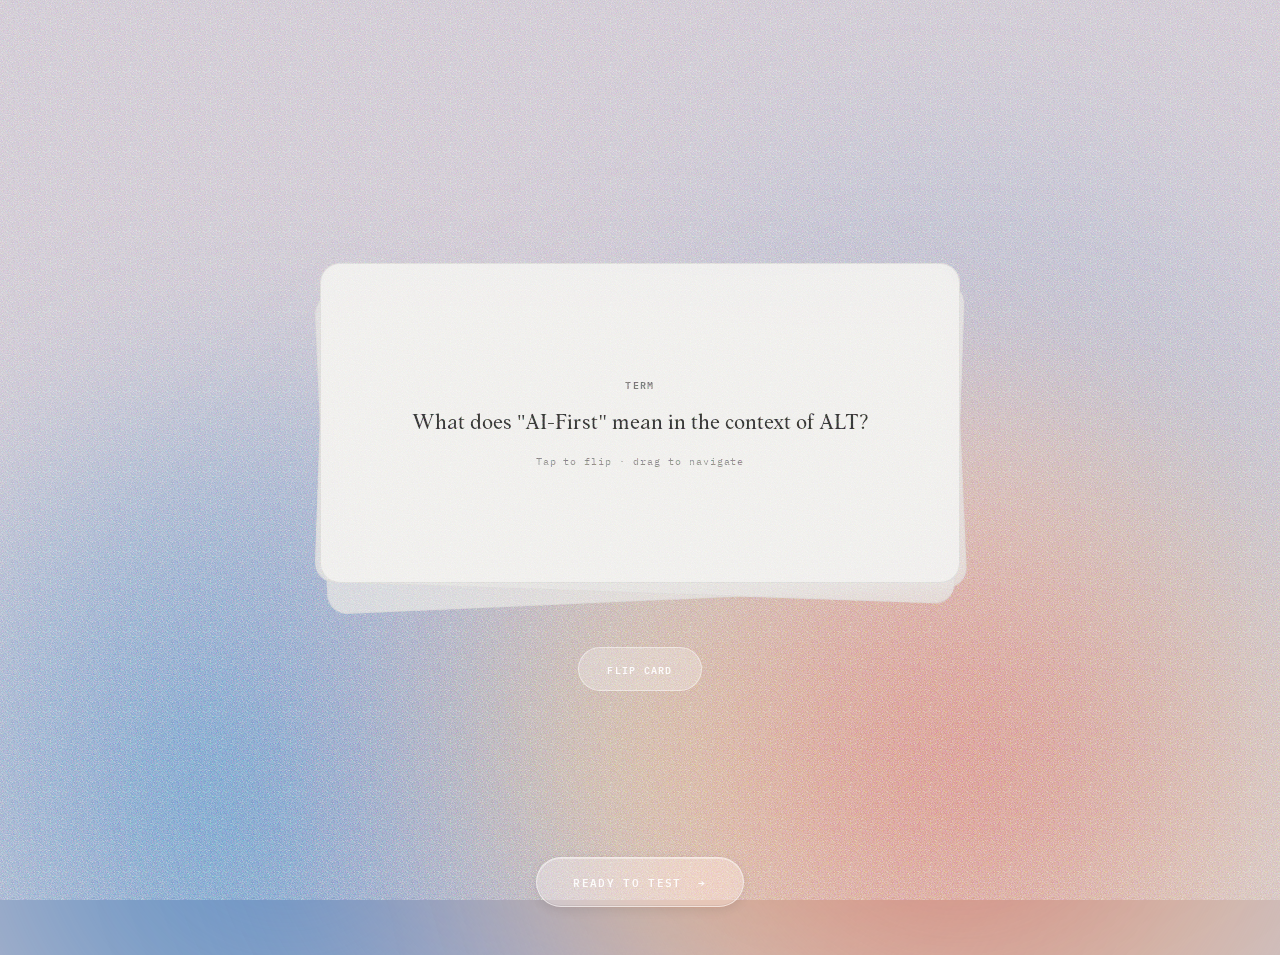
==== commit 08c6f8e6: "Fix flip speed: 2s on both tap and space, add drag hint on card - CSS flip transition changed to 2s " ====
--- a/flashcards.html
+++ b/flashcards.html
@@ -66,7 +66,7 @@
           <div class="fc-front" role="group" aria-label="Front of card">
             <p class="fc-label" aria-hidden="true">Term</p>
             <p class="fc-text" id="fc-front-text" aria-live="polite"></p>
-            <p class="fc-hint" aria-hidden="true">Click or press Space to reveal →</p>
+            <p class="fc-hint" aria-hidden="true">Tap to flip · drag to navigate</p>
           </div>
 
           <div class="fc-back" role="group" aria-label="Back of card">
--- a/css/quiz.css
+++ b/css/quiz.css
@@ -1811,7 +1811,7 @@
   height: 100%;
   position: relative;
   transform-style: preserve-3d;
-  transition: transform 5s cubic-bezier(0.4, 0, 0.2, 1);
+  transition: transform 2s cubic-bezier(0.4, 0, 0.2, 1);
 }
 
 .fc-card.is-flipped {
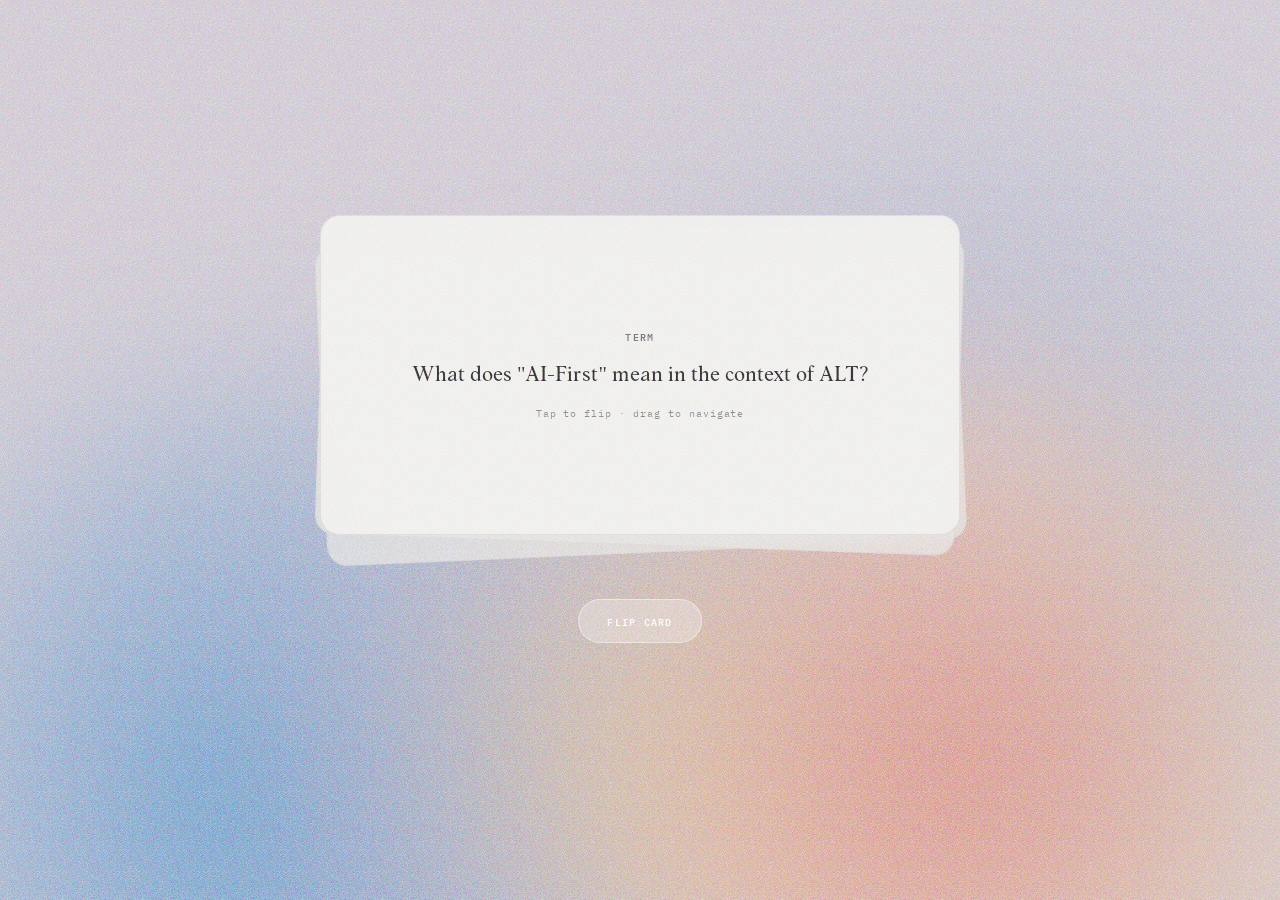
==== commit 3d1f400b: "Move Ready to Test CTA inline to fit within viewport - Removed separate fc-ready section; CTA now si" ====
--- a/flashcards.html
+++ b/flashcards.html
@@ -85,16 +85,11 @@
       <button class="fc-nav-btn" id="fc-next" aria-label="Next card">Next →</button>
     </div>
 
-    <!-- Shuffle + drag hint -->
+    <!-- Shuffle + drag hint + CTA -->
     <div class="fc-bottom-row">
       <button class="fc-shuffle-btn" id="fc-shuffle" aria-label="Shuffle deck">⇄ Shuffle</button>
       <span class="fc-drag-hint" aria-hidden="true">← drag to navigate →</span>
-    </div>
-
-    <!-- Ready to test CTA -->
-    <div class="fc-ready">
-      <p class="fc-ready-label">Feeling confident?</p>
-      <a href="quiz.html" class="btn-primary">Ready to Test &nbsp;→</a>
+      <a href="quiz.html" class="fc-ready-cta">Ready to Test →</a>
     </div>
 
   </div>
--- a/css/quiz.css
+++ b/css/quiz.css
@@ -1707,8 +1707,8 @@
 
 .fc-header {
   text-align: center;
-  margin-top: clamp(2rem, 6vw, 4rem);
-  margin-bottom: 1.5rem;
+  margin-top: clamp(0.75rem, 2vw, 1.5rem);
+  margin-bottom: 1rem;
 }
 
 .fc-eyebrow {
@@ -1811,7 +1811,7 @@
   height: 100%;
   position: relative;
   transform-style: preserve-3d;
-  transition: transform 2s cubic-bezier(0.4, 0, 0.2, 1);
+  transition: transform 1s cubic-bezier(0.4, 0, 0.2, 1);
 }
 
 .fc-card.is-flipped {
@@ -1962,6 +1962,8 @@
   align-items: center;
   gap: 6px;
   margin-top: 0.5rem;
+  width: 100%;
+  max-width: 640px;
 }
 
 .fc-drag-hint {
@@ -1971,29 +1973,23 @@
   color: rgba(255, 255, 255, 0.4);
 }
 
-.fc-ready {
-  display: flex;
-  flex-direction: column;
-  align-items: center;
-  gap: 0.75rem;
-  margin-top: 2.5rem;
-  padding-top: 2rem;
-  border-top: 1px solid rgba(255, 255, 255, 0.12);
-  width: 100%;
-  max-width: 640px;
-}
-
-.fc-ready-label {
+.fc-ready-cta {
   font-family: 'IBM Plex Mono', monospace;
   font-size: 0.65rem;
-  letter-spacing: 0.12em;
-  text-transform: uppercase;
-  color: rgba(255, 255, 255, 0.5);
-  margin: 0;
-}
-
-.fc-ready .btn-primary {
-  margin-top: 0;
+  font-weight: 500;
+  letter-spacing: 0.1em;
+  color: rgba(255, 255, 255, 0.55);
+  text-decoration: none;
+  border: 1px solid rgba(255, 255, 255, 0.25);
+  padding: 0.45rem 1rem;
+  border-radius: 100px;
+  transition: color 0.2s, border-color 0.2s;
+  margin-top: 0.25rem;
+}
+
+.fc-ready-cta:hover {
+  color: rgba(255, 255, 255, 0.9);
+  border-color: rgba(255, 255, 255, 0.6);
 }
 
 /* ── Pixel theme overrides ── */
@@ -2092,10 +2088,13 @@
   color: rgba(20, 20, 20, 0.4);
 }
 
-html[data-theme="pixel"] .fc-ready {
-  border-top-color: rgba(20, 20, 20, 0.12);
-}
-
-html[data-theme="pixel"] .fc-ready-label {
+html[data-theme="pixel"] .fc-ready-cta {
   color: rgba(20, 20, 20, 0.5);
-}
+  border-color: rgba(20, 20, 20, 0.25);
+  border-radius: 0;
+}
+
+html[data-theme="pixel"] .fc-ready-cta:hover {
+  color: #0B2FCC;
+  border-color: #0B2FCC;
+}
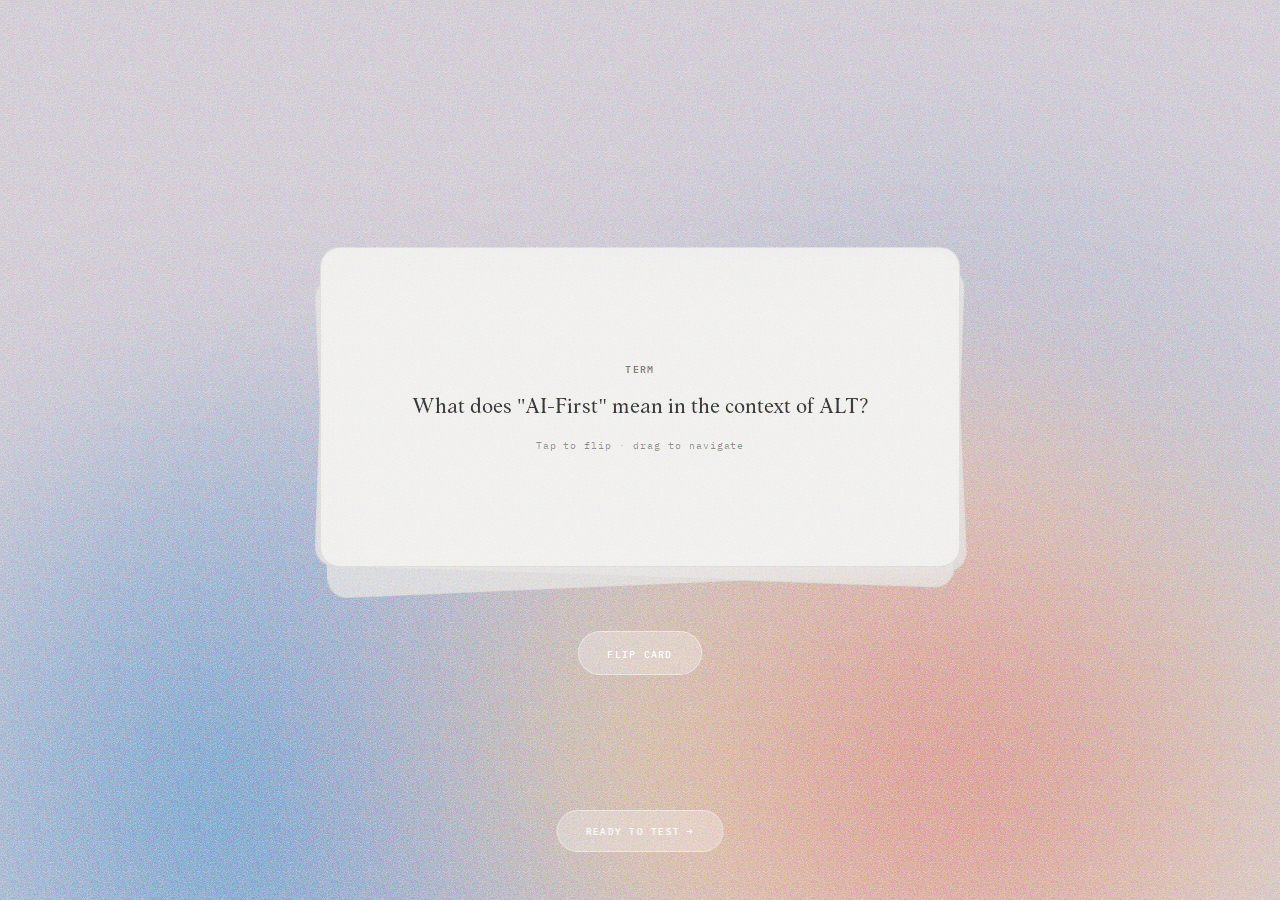
==== commit c13d113b: "Inline dreamlight flashcard visibility fix to bypass CSS cache Co-Authored-By: Claude Sonnet 4.6 <no" ====
--- a/flashcards.html
+++ b/flashcards.html
@@ -5,8 +5,19 @@
   <meta name="viewport" content="width=device-width, initial-scale=1.0" />
   <title>ALT Playbook — Practice Flashcards</title>
   <link href="https://fonts.googleapis.com/css2?family=Geist:wght@300;400;500;600;700&family=IBM+Plex+Mono:wght@400;500;600&display=swap" rel="stylesheet">
-  <link rel="stylesheet" href="css/quiz.css" />
+  <link rel="stylesheet" href="css/quiz.css?v=3" />
   <script>(function(){var t=localStorage.getItem('alt-theme')||'dreamlight';document.documentElement.setAttribute('data-theme',t);})();</script>
+  <style>
+    /* Dreamlight: orbs are bottom-only, top area is bare lavender — force dark text */
+    html[data-theme="dreamlight"] .fc-page .quiz-home { color: rgba(20,20,20,0.5) !important; }
+    html[data-theme="dreamlight"] .fc-page .quiz-home:hover { color: rgba(20,20,20,0.85) !important; }
+    html[data-theme="dreamlight"] .fc-page .tag { color: rgba(20,20,20,0.45) !important; }
+    html[data-theme="dreamlight"] .fc-eyebrow { color: rgba(20,20,20,0.5) !important; }
+    html[data-theme="dreamlight"] .fc-title { color: rgba(20,20,20,0.85) !important; }
+    html[data-theme="dreamlight"] .fc-count { color: rgba(20,20,20,0.45) !important; }
+    html[data-theme="dreamlight"] .fc-track { background: rgba(20,20,20,0.12) !important; border-radius: 99px; }
+    html[data-theme="dreamlight"] .fc-fill  { background: rgba(20,20,20,0.5)  !important; border-radius: 99px; }
+  </style>
 </head>
 <body class="quiz-body-page">
 
--- a/css/quiz.css
+++ b/css/quiz.css
@@ -1702,7 +1702,7 @@
   flex-direction: column;
   align-items: center;
   min-height: 100vh;
-  padding: 0 var(--sp-6) var(--sp-12);
+  padding: 2rem var(--sp-6) var(--sp-12);
 }
 
 .fc-header {
@@ -1974,22 +1974,66 @@
 }
 
 .fc-ready-cta {
+  position: fixed;
+  bottom: 48px;
+  left: 50%;
+  transform: translateX(-50%);
   font-family: 'IBM Plex Mono', monospace;
   font-size: 0.65rem;
-  font-weight: 500;
-  letter-spacing: 0.1em;
-  color: rgba(255, 255, 255, 0.55);
+  font-weight: 600;
+  letter-spacing: 0.12em;
+  text-transform: uppercase;
   text-decoration: none;
-  border: 1px solid rgba(255, 255, 255, 0.25);
-  padding: 0.45rem 1rem;
+  color: rgba(255, 255, 255, 0.92);
+  background: rgba(255, 255, 255, 0.28);
+  border: 1px solid rgba(255, 255, 255, 0.45);
   border-radius: 100px;
-  transition: color 0.2s, border-color 0.2s;
-  margin-top: 0.25rem;
+  padding: 12px 28px;
+  backdrop-filter: blur(12px);
+  -webkit-backdrop-filter: blur(12px);
+  transition: background 0.2s;
+  white-space: nowrap;
+  z-index: 10;
 }
 
 .fc-ready-cta:hover {
-  color: rgba(255, 255, 255, 0.9);
-  border-color: rgba(255, 255, 255, 0.6);
+  background: rgba(255, 255, 255, 0.4);
+}
+
+/* ── Dreamlight theme overrides ── */
+/* Orbs sit at the bottom — top of page is bare #C8C0CC, so use dark text */
+
+/* Topbar */
+html[data-theme="dreamlight"] .fc-page .results-topbar .quiz-home {
+  color: rgba(20, 20, 20, 0.5);
+}
+html[data-theme="dreamlight"] .fc-page .results-topbar .quiz-home:hover {
+  color: rgba(20, 20, 20, 0.85);
+}
+html[data-theme="dreamlight"] .fc-page .results-topbar .tag {
+  color: rgba(20, 20, 20, 0.45);
+}
+
+/* Header */
+html[data-theme="dreamlight"] .fc-eyebrow {
+  color: rgba(20, 20, 20, 0.5);
+}
+html[data-theme="dreamlight"] .fc-title {
+  font-family: var(--font-serif);
+  color: rgba(20, 20, 20, 0.85);
+}
+
+/* Progress */
+html[data-theme="dreamlight"] .fc-count {
+  color: rgba(20, 20, 20, 0.45);
+}
+html[data-theme="dreamlight"] .fc-track {
+  background: rgba(20, 20, 20, 0.12);
+  border-radius: 99px;
+}
+html[data-theme="dreamlight"] .fc-fill {
+  background: rgba(20, 20, 20, 0.5);
+  border-radius: 99px;
 }
 
 /* ── Pixel theme overrides ── */
@@ -2008,15 +2052,22 @@
 }
 
 html[data-theme="pixel"] .fc-track {
-  background: rgba(20, 20, 20, 0.12);
+  height: 18px;
+  background: rgba(20, 20, 20, 0.06);
+  border: 1.5px solid rgba(20, 20, 20, 0.35);
+  border-radius: 0;
+  padding: 2px;
 }
 
 html[data-theme="pixel"] .fc-fill {
-  background: #0B2FCC;
-  border-radius: 0;
-}
-
-html[data-theme="pixel"] .fc-track {
+  background-image: repeating-linear-gradient(
+    90deg,
+    #0B2FCC 0px,
+    #0B2FCC 9px,
+    transparent 9px,
+    transparent 11px
+  );
+  background-color: transparent;
   border-radius: 0;
 }
 
@@ -2089,12 +2140,14 @@
 }
 
 html[data-theme="pixel"] .fc-ready-cta {
-  color: rgba(20, 20, 20, 0.5);
-  border-color: rgba(20, 20, 20, 0.25);
+  color: #F4F4F2;
+  background: #0B2FCC;
+  border: none;
   border-radius: 0;
+  backdrop-filter: none;
+  -webkit-backdrop-filter: none;
 }
 
 html[data-theme="pixel"] .fc-ready-cta:hover {
-  color: #0B2FCC;
-  border-color: #0B2FCC;
-}
+  background: rgba(11, 47, 204, 0.82);
+}
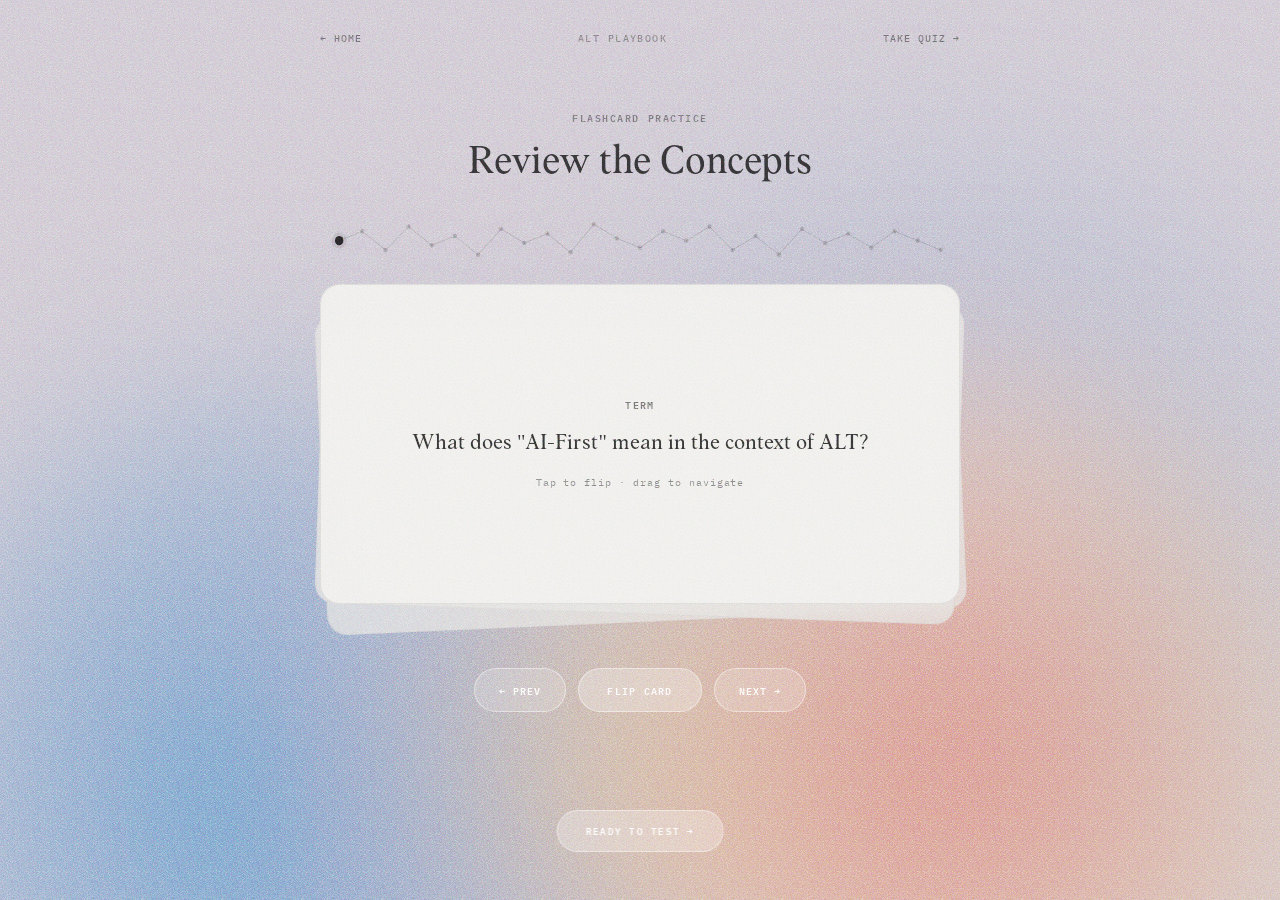
==== commit 0879272e: "Flashcard progress: constellation (dreamlight) + retro bar (pixel), remove shuffle/drag hint Co-Auth" ====
--- a/flashcards.html
+++ b/flashcards.html
@@ -5,19 +5,8 @@
   <meta name="viewport" content="width=device-width, initial-scale=1.0" />
   <title>ALT Playbook — Practice Flashcards</title>
   <link href="https://fonts.googleapis.com/css2?family=Geist:wght@300;400;500;600;700&family=IBM+Plex+Mono:wght@400;500;600&display=swap" rel="stylesheet">
-  <link rel="stylesheet" href="css/quiz.css?v=3" />
+  <link rel="stylesheet" href="css/quiz.css?v=4" />
   <script>(function(){var t=localStorage.getItem('alt-theme')||'dreamlight';document.documentElement.setAttribute('data-theme',t);})();</script>
-  <style>
-    /* Dreamlight: orbs are bottom-only, top area is bare lavender — force dark text */
-    html[data-theme="dreamlight"] .fc-page .quiz-home { color: rgba(20,20,20,0.5) !important; }
-    html[data-theme="dreamlight"] .fc-page .quiz-home:hover { color: rgba(20,20,20,0.85) !important; }
-    html[data-theme="dreamlight"] .fc-page .tag { color: rgba(20,20,20,0.45) !important; }
-    html[data-theme="dreamlight"] .fc-eyebrow { color: rgba(20,20,20,0.5) !important; }
-    html[data-theme="dreamlight"] .fc-title { color: rgba(20,20,20,0.85) !important; }
-    html[data-theme="dreamlight"] .fc-count { color: rgba(20,20,20,0.45) !important; }
-    html[data-theme="dreamlight"] .fc-track { background: rgba(20,20,20,0.12) !important; border-radius: 99px; }
-    html[data-theme="dreamlight"] .fc-fill  { background: rgba(20,20,20,0.5)  !important; border-radius: 99px; }
-  </style>
 </head>
 <body class="quiz-body-page">
 
@@ -42,23 +31,28 @@
 
     <!-- Top bar -->
     <div class="results-topbar">
-      <a href="index2.html" class="quiz-home">← Home</a>
-      <span class="tag">ALT Playbook</span>
-      <a href="quiz.html" class="quiz-home">Take Quiz →</a>
+      <a href="index2.html" class="quiz-home" style="color:rgba(20,20,20,0.55)">← Home</a>
+      <span class="tag" style="color:rgba(20,20,20,0.45)">ALT Playbook</span>
+      <a href="quiz.html" class="quiz-home" style="color:rgba(20,20,20,0.55)">Take Quiz →</a>
     </div>
 
     <!-- Header -->
     <div class="fc-header">
-      <p class="fc-eyebrow">Flashcard Practice</p>
-      <h1 class="fc-title">Review the Concepts</h1>
+      <p class="fc-eyebrow" style="color:rgba(20,20,20,0.5)">Flashcard Practice</p>
+      <h1 class="fc-title" style="color:rgba(20,20,20,0.85)">Review the Concepts</h1>
     </div>
 
-    <!-- Progress -->
-    <div class="fc-progress-row" role="status" aria-live="polite">
-      <span class="fc-count" id="fc-count" aria-label="Card 1 of 27">1 / 27</span>
-      <div class="fc-track" role="progressbar" aria-valuenow="1" aria-valuemin="1" aria-valuemax="27">
-        <div class="fc-fill" id="fc-fill"></div>
+    <!-- Constellation progress (dreamlight) -->
+    <div class="constellation-wrap" id="fc-constellation-wrap">
+      <svg id="fc-constellation-svg" class="constellation-svg" width="100%" height="56" viewBox="0 0 600 48" preserveAspectRatio="none"></svg>
+    </div>
+
+    <!-- Retro progress bar (pixel) -->
+    <div class="retro-progress-wrap" id="fc-retro-wrap">
+      <div class="retro-progress-track">
+        <div class="retro-progress-fill" id="fc-retro-fill"></div>
       </div>
+      <span class="retro-progress-label" id="fc-count">01 / 27</span>
     </div>
 
     <!-- Stacked card scene -->
@@ -96,10 +90,8 @@
       <button class="fc-nav-btn" id="fc-next" aria-label="Next card">Next →</button>
     </div>
 
-    <!-- Shuffle + drag hint + CTA -->
+    <!-- CTA -->
     <div class="fc-bottom-row">
-      <button class="fc-shuffle-btn" id="fc-shuffle" aria-label="Shuffle deck">⇄ Shuffle</button>
-      <span class="fc-drag-hint" aria-hidden="true">← drag to navigate →</span>
       <a href="quiz.html" class="fc-ready-cta">Ready to Test →</a>
     </div>
 
--- a/css/quiz.css
+++ b/css/quiz.css
@@ -1698,6 +1698,8 @@
    ============================================ */
 
 .fc-page {
+  position: relative;
+  z-index: 1;
   display: flex;
   flex-direction: column;
   align-items: center;
@@ -1717,7 +1719,7 @@
   font-weight: 600;
   letter-spacing: 0.15em;
   text-transform: uppercase;
-  color: rgba(255, 255, 255, 0.55);
+  color: rgba(20, 20, 20, 0.5);
   margin: 0 0 0.5rem;
 }
 
@@ -1725,7 +1727,7 @@
   font-family: var(--font-serif);
   font-size: clamp(1.6rem, 4vw, 2.4rem);
   font-weight: 400;
-  color: rgba(255, 255, 255, 0.92);
+  color: rgba(20, 20, 20, 0.85);
   margin: 0;
 }
 
@@ -1743,21 +1745,21 @@
   font-family: 'IBM Plex Mono', monospace;
   font-size: 0.65rem;
   letter-spacing: 0.1em;
-  color: rgba(255, 255, 255, 0.5);
+  color: rgba(20, 20, 20, 0.45);
   white-space: nowrap;
 }
 
 .fc-track {
   flex: 1;
   height: 3px;
-  background: rgba(255, 255, 255, 0.15);
+  background: rgba(20, 20, 20, 0.12);
   border-radius: 99px;
   overflow: hidden;
 }
 
 .fc-fill {
   height: 100%;
-  background: rgba(255, 255, 255, 0.7);
+  background: rgba(20, 20, 20, 0.5);
   border-radius: 99px;
   transition: width 0.35s ease-out;
 }
@@ -2000,41 +2002,6 @@
   background: rgba(255, 255, 255, 0.4);
 }
 
-/* ── Dreamlight theme overrides ── */
-/* Orbs sit at the bottom — top of page is bare #C8C0CC, so use dark text */
-
-/* Topbar */
-html[data-theme="dreamlight"] .fc-page .results-topbar .quiz-home {
-  color: rgba(20, 20, 20, 0.5);
-}
-html[data-theme="dreamlight"] .fc-page .results-topbar .quiz-home:hover {
-  color: rgba(20, 20, 20, 0.85);
-}
-html[data-theme="dreamlight"] .fc-page .results-topbar .tag {
-  color: rgba(20, 20, 20, 0.45);
-}
-
-/* Header */
-html[data-theme="dreamlight"] .fc-eyebrow {
-  color: rgba(20, 20, 20, 0.5);
-}
-html[data-theme="dreamlight"] .fc-title {
-  font-family: var(--font-serif);
-  color: rgba(20, 20, 20, 0.85);
-}
-
-/* Progress */
-html[data-theme="dreamlight"] .fc-count {
-  color: rgba(20, 20, 20, 0.45);
-}
-html[data-theme="dreamlight"] .fc-track {
-  background: rgba(20, 20, 20, 0.12);
-  border-radius: 99px;
-}
-html[data-theme="dreamlight"] .fc-fill {
-  background: rgba(20, 20, 20, 0.5);
-  border-radius: 99px;
-}
 
 /* ── Pixel theme overrides ── */
 html[data-theme="pixel"] .fc-eyebrow {
